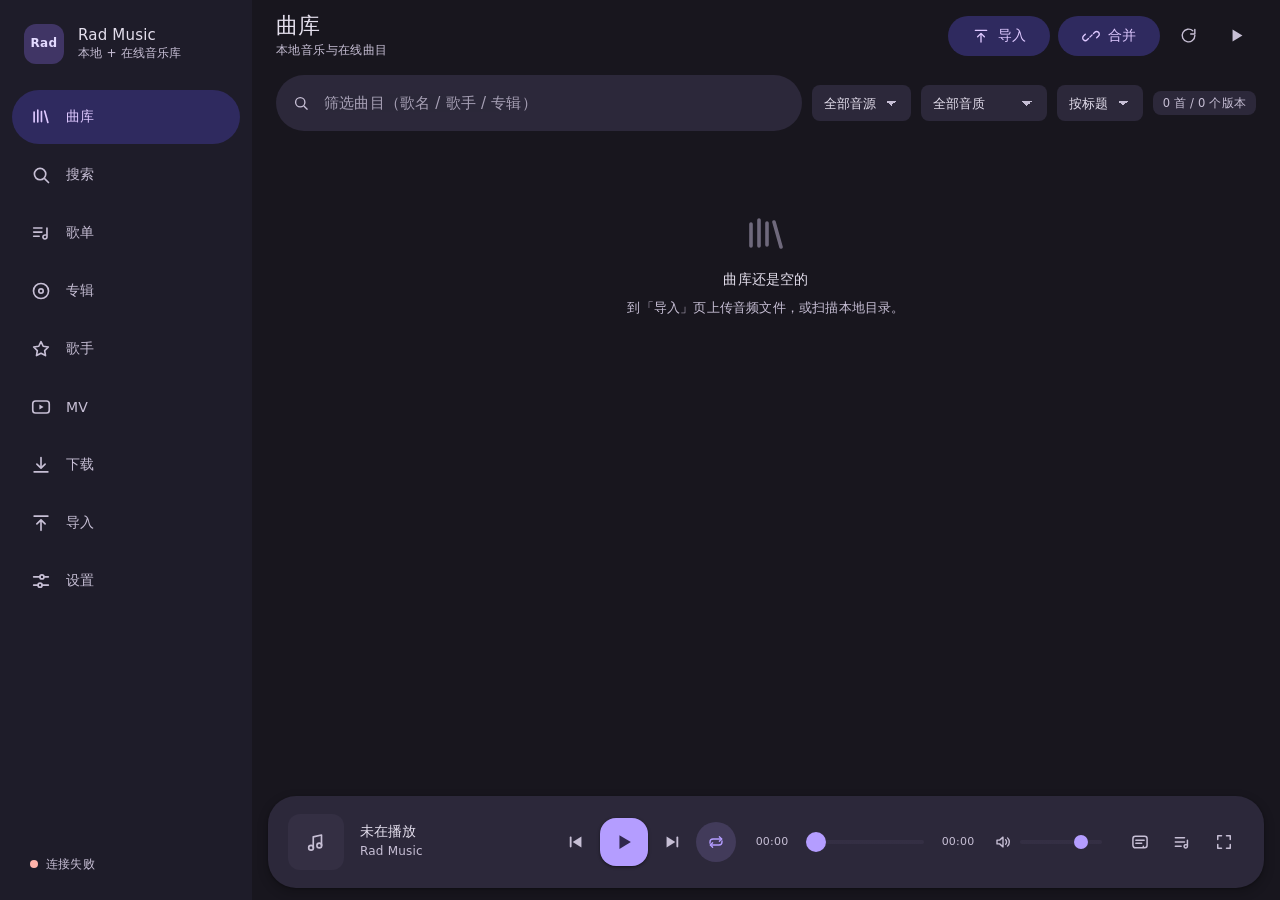
==== web/index.html @ e791b6b8 "Rad Music：C++17 音乐库后端 + 静态 Web UI + 音源插件 - api/：零第三方依赖的 C++17 核心库（JSON/加密/标签/缓存/下载/导入/歌单/MV/日志/设置）与内" ====
<!doctype html>
<html lang="zh-CN" data-theme="violet" data-scheme="dark">
<head>
  <meta charset="utf-8" />
  <meta name="viewport" content="width=device-width, initial-scale=1, viewport-fit=cover" />
  <meta name="color-scheme" content="dark light" />
  <title>Rad Music</title>
  <link rel="icon" href="data:image/svg+xml,%3Csvg xmlns='http://www.w3.org/2000/svg' viewBox='0 0 32 32'%3E%3Crect width='32' height='32' rx='9' fill='%239a7bff'/%3E%3Cpath d='M12 22V11l10-2.5v11' stroke='white' stroke-width='2.4' fill='none' stroke-linecap='round' stroke-linejoin='round'/%3E%3Ccircle cx='9' cy='22' r='3' fill='white'/%3E%3Ccircle cx='19' cy='19.5' r='3' fill='white'/%3E%3C/svg%3E" />
  <link rel="stylesheet" href="./styles.css" />
</head>
<body>
  <div class="app" id="app">
    <aside class="sidebar" id="sidebar">
      <div class="brand">
        <div class="brand-mark">Rad</div>
        <div class="brand-text">
          <strong>Rad Music</strong>
          <span>本地 + 在线音乐库</span>
        </div>
      </div>
      <nav class="nav" id="nav">
        <button class="nav-item" data-route="library"></button>
        <button class="nav-item" data-route="search"></button>
        <button class="nav-item" data-route="playlists"></button>
        <button class="nav-item" data-route="albums"></button>
        <button class="nav-item" data-route="artists"></button>
        <button class="nav-item" data-route="mv"></button>
        <button class="nav-item" data-route="downloads"></button>
        <button class="nav-item" data-route="import"></button>
        <button class="nav-item" data-route="settings"></button>
      </nav>
      <div class="sidebar-foot">
        <span class="dot" id="conn-dot"></span>
        <span id="conn-text">正在连接…</span>
      </div>
    </aside>

    <main class="main" id="main">
      <header class="topbar">
        <button class="icon-btn nav-toggle" id="btn-nav" title="菜单"></button>
        <div class="topbar-title">
          <h1 id="page-title">曲库</h1>
          <p id="page-subtitle"></p>
        </div>
        <div class="topbar-actions" id="topbar-actions"></div>
      </header>
      <div class="view" id="view-root"></div>
    </main>
  </div>

  <!-- 独立播放页 -->
  <section class="player-page" id="player-page" hidden>
    <div class="pp-bg" id="pp-bg"></div>
    <header class="pp-head">
      <button class="icon-btn" id="pp-close" title="收起播放页"></button>
      <div class="pp-head-text">
        <span class="eyebrow">正在播放</span>
        <strong id="pp-source">—</strong>
      </div>
      <button class="icon-btn" id="pp-queue-toggle" title="播放队列"></button>
    </header>
    <div class="pp-body">
      <div class="pp-left">
        <div class="pp-cover" id="pp-cover"><span class="cover-fallback"></span></div>
        <div class="pp-meta">
          <h2 id="pp-title">未在播放</h2>
          <p id="pp-artist">选择一首歌开始</p>
        </div>
        <div class="pp-quality-row" id="pp-quality-row"></div>
        <div class="pp-progress">
          <span id="pp-cur">00:00</span>
          <input type="range" id="pp-seek" min="0" max="1000" value="0" step="1" class="range" />
          <span id="pp-dur">00:00</span>
        </div>
        <div class="pp-controls">
          <button class="icon-btn" id="pp-prev" title="上一首"></button>
          <button class="icon-btn big" id="pp-play" title="播放/暂停"></button>
          <button class="icon-btn" id="pp-next" title="下一首"></button>
          <button class="icon-btn loop-btn" id="pp-loop" title="循环模式"></button>
        </div>
        <div class="pp-extra">
          <label class="volume-wrap">
            <span id="pp-vol-icon"></span>
            <input type="range" id="pp-volume" min="0" max="100" value="80" class="range slim" />
          </label>
          <button class="chip-btn" id="pp-lyric-toggle">歌词</button>
          <button class="chip-btn" id="pp-quality-btn">音质</button>
          <button class="chip-btn" id="pp-add-playlist">收藏</button>
        </div>
      </div>
      <div class="pp-right">
        <div class="pp-lyrics" id="pp-lyrics"></div>
        <div class="pp-queue" id="pp-queue" hidden></div>
      </div>
    </div>
  </section>

  <!-- MV 全窗口播放（不是弹窗，铺满整个窗口） -->
  <section class="mv-stage" id="mv-stage" hidden>
    <header class="mv-stage-head">
      <button class="icon-btn" id="mvs-close" title="关闭 MV（Esc）"></button>
      <div class="mv-stage-head-text">
        <span class="eyebrow">正在播放 MV</span>
        <strong id="mvs-source">—</strong>
      </div>
      <button class="icon-btn" id="mvs-reopen" title="重新解析视频地址"></button>
    </header>
    <div class="mv-stage-body">
      <div class="mv-stage-video" id="mvs-video-box">
        <video id="mvs-video" controls playsinline preload="metadata"></video>
      </div>
      <aside class="mv-stage-side">
        <div class="mv-stage-cover" id="mvs-cover"></div>
        <h2 id="mvs-title">—</h2>
        <p class="mv-stage-artist" id="mvs-artist"></p>
        <div class="mv-stage-actions">
          <button class="btn ghost" id="mvs-refresh">重新解析</button>
          <button class="btn ghost" id="mvs-copy">复制地址</button>
        </div>
        <dl class="kv" id="mvs-info"></dl>
        <p class="note" id="mvs-note"></p>
      </aside>
    </div>
  </section>

  <!-- 底部播放栏（圆角悬浮） -->
  <footer class="player-bar" id="player-bar">
    <div class="pb-cover" id="pb-cover"><span class="cover-fallback"></span></div>
    <div class="pb-meta">
      <button class="pb-title" id="pb-title">未在播放</button>
      <span class="pb-artist" id="pb-artist">Rad Music</span>
    </div>
    <button class="quality-btn" id="pb-quality" title="选择音质">音质</button>
    <div class="pb-controls">
      <button class="icon-btn" id="pb-prev" title="上一首"></button>
      <button class="icon-btn play" id="pb-play" title="播放/暂停"></button>
      <button class="icon-btn" id="pb-next" title="下一首"></button>
      <button class="icon-btn loop-btn" id="pb-loop" title="循环模式"></button>
    </div>
    <div class="pb-progress">
      <span id="pb-cur">00:00</span>
      <input type="range" id="pb-seek" min="0" max="1000" value="0" step="1" class="range" />
      <span id="pb-dur">00:00</span>
    </div>
    <div class="pb-right">
      <div class="volume-wrap">
        <span id="pb-vol-icon"></span>
        <input type="range" id="pb-volume" min="0" max="100" value="80" class="range slim" />
      </div>
      <button class="icon-btn" id="pb-lyric" title="歌词"></button>
      <button class="icon-btn" id="pb-queue" title="播放队列"></button>
      <button class="icon-btn" id="pb-expand" title="打开播放页"></button>
    </div>
    <div class="quality-menu" id="quality-menu" hidden></div>
  </footer>

  <div class="modal-backdrop" id="modal-backdrop" hidden>
    <div class="modal" id="modal" role="dialog" aria-modal="true"></div>
  </div>
  <div class="ctx-menu" id="ctx-menu" hidden></div>
  <div class="toast" id="toast"></div>
  <div class="boot-error" id="boot-error" hidden>
    <strong>前端资源加载失败</strong>
    <p id="boot-error-text"></p>
  </div>

  <script type="module">
    (async () => {
      try {
        await import('./app.js');
      } catch (error) {
        const box = document.getElementById('boot-error');
        document.getElementById('boot-error-text').textContent =
          String(error && error.message ? error.message : error) +
          '（请通过 radmusic_server 的 http 地址访问，而不是 file://）';
        box.hidden = false;
      }
    })();
  </script>
</body>
</html>
---- web/styles.css ----
/* ============================================================
   Rad Music — Material Design 3 (Material You)
   - 全部组件按 MD3 规范：tonal surface / 状态层 / 药丸导航 / FAB
   - 保留既有类名与 JS 契约（--player-radius、--fill 等）
   ============================================================ */

/* ---------------- Design tokens ---------------- */
:root {
  /* type scale */
  --font: "Roboto", "Segoe UI Variable Text", "Segoe UI", "PingFang SC", "Noto Sans SC", "Microsoft YaHei", system-ui, -apple-system, sans-serif;
  --mono: "Roboto Mono", "Cascadia Mono", "JetBrains Mono", ui-monospace, monospace;

  /* shape scale (MD3) */
  --shape-xs: 4px;
  --shape-sm: 8px;
  --shape-md: 12px;
  --shape-lg: 16px;
  --shape-xl: 28px;
  --shape-full: 999px;

  /* elevation (MD3) */
  --elev-1: 0 1px 2px rgba(0, 0, 0, .30), 0 1px 3px 1px rgba(0, 0, 0, .15);
  --elev-2: 0 1px 2px rgba(0, 0, 0, .30), 0 2px 6px 2px rgba(0, 0, 0, .15);
  --elev-3: 0 1px 3px rgba(0, 0, 0, .30), 0 4px 8px 3px rgba(0, 0, 0, .15);
  --elev-4: 0 2px 3px rgba(0, 0, 0, .30), 0 6px 10px 4px rgba(0, 0, 0, .15);

  /* motion (MD3 emphasized / standard) */
  --motion: 200ms cubic-bezier(.2, 0, 0, 1);
  --motion-fast: 120ms cubic-bezier(.2, 0, 0, 1);
  --transition: var(--motion);

  /* layout */
  --nav-width: 252px;
  --bar-height: 92px;
  --player-radius: 28px;

  /* 兼容旧变量名（JS 内联样式 / 旧标记仍在用） */
  --radius-xl: var(--shape-xl);
  --radius-lg: var(--shape-lg);
  --radius-md: var(--shape-md);
  --radius-sm: var(--shape-sm);
}

/* ---------------- 主题 seed（Material You 种子色） ---------------- */
html[data-theme="violet"] { --seed: #9a7bff; --seed-2: #6a5bff; --seed-3: #c9a6ff; }
html[data-theme="ocean"]  { --seed: #45b3ff; --seed-2: #2f7cf6; --seed-3: #8fdcff; }
html[data-theme="sunset"] { --seed: #ff8059; --seed-2: #ff4d79; --seed-3: #ffbe8f; }
html[data-theme="forest"] { --seed: #46d39a; --seed-2: #1fa97a; --seed-3: #a4f0cd; }
html[data-theme="sakura"] { --seed: #ff8ab5; --seed-2: #e0508c; --seed-3: #ffd0e2; }
html[data-theme="mono"]   { --seed: #c3c9d4; --seed-2: #8b93a1; --seed-3: #e6eaf1; }

/* ---------------- 深色方案（MD3 dark） ---------------- */
html[data-scheme="dark"] {
  color-scheme: dark;

  --md-primary: color-mix(in srgb, var(--seed) 74%, #fff);
  --md-on-primary: color-mix(in srgb, var(--seed) 26%, #0b0a0e);
  --md-primary-container: color-mix(in srgb, var(--seed) 34%, #121116);
  --md-on-primary-container: color-mix(in srgb, var(--seed) 28%, #fff);

  --md-secondary: color-mix(in srgb, var(--seed-2) 62%, #fff);
  --md-on-secondary: color-mix(in srgb, var(--seed-2) 30%, #0b0a0e);
  --md-secondary-container: color-mix(in srgb, var(--seed-2) 30%, #16151b);
  --md-on-secondary-container: color-mix(in srgb, var(--seed-3) 62%, #fff);

  --md-tertiary: color-mix(in srgb, var(--seed-3) 70%, #fff);

  --md-surface: color-mix(in srgb, var(--seed) 3%, #141317);
  --md-surface-dim: color-mix(in srgb, var(--seed) 3%, #0e0d11);
  --md-surface-container-lowest: color-mix(in srgb, var(--seed) 2%, #100f13);
  --md-surface-container-low: color-mix(in srgb, var(--seed) 4%, #191820);
  --md-surface-container: color-mix(in srgb, var(--seed) 5%, #1e1c25);
  --md-surface-container-high: color-mix(in srgb, var(--seed) 6%, #25232d);
  --md-surface-container-highest: color-mix(in srgb, var(--seed) 7%, #2c2935);

  --md-on-surface: color-mix(in srgb, var(--seed) 4%, #e7e3ec);
  --md-on-surface-variant: color-mix(in srgb, var(--seed) 7%, #cac4d2);
  --md-outline: color-mix(in srgb, var(--seed) 9%, #938f9c);
  --md-outline-variant: color-mix(in srgb, var(--seed) 9%, #47434e);

  --md-inverse-surface: color-mix(in srgb, var(--seed) 4%, #e7e3ec);
  --md-inverse-on-surface: color-mix(in srgb, var(--seed) 5%, #322f38);

  --md-error: #ffb4ab;
  --md-on-error: #690005;
  --md-error-container: #93000a;
  --md-on-error-container: #ffdad6;

  --overlay: rgba(255, 255, 255, .08);
  --overlay-2: rgba(255, 255, 255, .12);
  --shadow-1: var(--elev-1);
  --shadow-2: var(--elev-3);
}

/* ---------------- 浅色方案（MD3 light） ---------------- */
html[data-scheme="light"] {
  color-scheme: light;

  --md-primary: color-mix(in srgb, var(--seed) 74%, #1b0f3a);
  --md-on-primary: #ffffff;
  --md-primary-container: color-mix(in srgb, var(--seed) 24%, #ffffff);
  --md-on-primary-container: color-mix(in srgb, var(--seed) 34%, #140a2b);

  --md-secondary: color-mix(in srgb, var(--seed-2) 70%, #000);
  --md-on-secondary: #ffffff;
  --md-secondary-container: color-mix(in srgb, var(--seed-2) 18%, #ffffff);
  --md-on-secondary-container: color-mix(in srgb, var(--seed-2) 42%, #0b0716);

  --md-tertiary: color-mix(in srgb, var(--seed-3) 62%, #000);

  --md-surface: color-mix(in srgb, var(--seed) 2%, #fbf9fe);
  --md-surface-dim: color-mix(in srgb, var(--seed) 4%, #e8e6ee);
  --md-surface-container-lowest: #ffffff;
  --md-surface-container-low: color-mix(in srgb, var(--seed) 2%, #f6f3fa);
  --md-surface-container: color-mix(in srgb, var(--seed) 3%, #f0edf6);
  --md-surface-container-high: color-mix(in srgb, var(--seed) 5%, #eae6f1);
  --md-surface-container-highest: color-mix(in srgb, var(--seed) 7%, #e4e0eb);

  --md-on-surface: color-mix(in srgb, var(--seed) 4%, #1b1b21);
  --md-on-surface-variant: color-mix(in srgb, var(--seed) 7%, #46424f);
  --md-outline: color-mix(in srgb, var(--seed) 10%, #7a7582);
  --md-outline-variant: color-mix(in srgb, var(--seed) 7%, #c9c4d0);

  --md-inverse-surface: color-mix(in srgb, var(--seed) 5%, #302f36);
  --md-inverse-on-surface: #f4f0f8;

  --md-error: #b3261e;
  --md-on-error: #ffffff;
  --md-error-container: #f9dedc;
  --md-on-error-container: #410e0b;

  --overlay: rgba(0, 0, 0, .06);
  --overlay-2: rgba(0, 0, 0, .10);
  --shadow-1: 0 1px 2px rgba(20, 16, 32, .12), 0 1px 3px 1px rgba(20, 16, 32, .08);
  --shadow-2: 0 1px 3px rgba(20, 16, 32, .14), 0 4px 8px 3px rgba(20, 16, 32, .08);
}

/* 旧变量名 → MD3 角色 */
html[data-scheme] {
  --bg: var(--md-surface);
  --bg-grad: none;
  --surface: var(--md-surface-container-low);
  --surface-2: var(--md-surface-container);
  --surface-3: var(--md-surface-container-high);
  --surface-strong: var(--md-surface-container-high);
  --border: var(--md-outline-variant);
  --border-strong: var(--md-outline);
  --text: var(--md-on-surface);
  --text-dim: var(--md-on-surface-variant);
  --text-mute: color-mix(in srgb, var(--md-on-surface-variant) 68%, transparent);
  --bar-bg: var(--md-surface-container-high);
  --modal-bg: var(--md-surface-container-high);
  --hover: color-mix(in srgb, var(--md-on-surface) 8%, transparent);
  --active: var(--md-secondary-container);
  --accent: var(--md-primary);
  --accent-2: var(--md-secondary);
  --accent-3: var(--md-tertiary);
  --accent-contrast: var(--md-on-primary);
  --danger: var(--md-error);
  --success: #4bce97;
}

/* ---------------- 基础 ---------------- */
* { box-sizing: border-box; }
html, body { height: 100%; }
body {
  margin: 0;
  font-family: var(--font);
  font-size: 14px;
  line-height: 1.43;
  letter-spacing: .2px;
  color: var(--md-on-surface);
  background: var(--md-surface);
  -webkit-font-smoothing: antialiased;
  overflow: hidden;
}
button, input, select, textarea { font-family: inherit; font-size: inherit; color: inherit; letter-spacing: inherit; }
button { cursor: pointer; border: none; background: none; padding: 0; }
a { color: var(--md-primary); text-decoration: none; }
h1, h2, h3, h4, p { margin: 0; }
ul, ol { margin: 0; padding: 0; list-style: none; }
.ico { display: block; flex: none; }

:focus-visible {
  outline: 3px solid color-mix(in srgb, var(--md-primary) 70%, transparent);
  outline-offset: 2px;
  border-radius: var(--shape-sm);
}

.hidden, [hidden] { display: none !important; }
.muted { color: var(--text-mute); }
.dim { color: var(--text-dim); }
.mono { font-family: var(--mono); }
.nowrap { white-space: nowrap; }
.ellipsis { overflow: hidden; text-overflow: ellipsis; white-space: nowrap; }
.spacer { flex: 1 1 auto; }
.row { display: flex; align-items: center; gap: 10px; }
.col { display: flex; flex-direction: column; gap: 6px; }
.wrap { flex-wrap: wrap; }
.hint { font-size: 12px; line-height: 1.6; color: var(--text-mute); }
.eyebrow { font-size: 11px; font-weight: 500; letter-spacing: 1.6px; text-transform: uppercase; color: var(--text-mute); }

/* ---------------- Icon button（MD3 icon button / FAB） ---------------- */
.icon-btn {
  width: 40px; height: 40px;
  display: inline-flex; align-items: center; justify-content: center;
  border-radius: var(--shape-full);
  color: var(--md-on-surface-variant);
  transition: background-color var(--motion-fast), color var(--motion-fast), box-shadow var(--motion-fast);
}
.icon-btn:hover { background: var(--overlay); color: var(--md-on-surface); }
.icon-btn:active { background: var(--overlay-2); }
.icon-btn.active { color: var(--md-primary); background: color-mix(in srgb, var(--md-primary) 16%, transparent); }
.icon-btn[disabled] { opacity: .38; pointer-events: none; }
/* 主播放键：MD3 filled FAB */
.icon-btn.play {
  width: 48px; height: 48px;
  border-radius: var(--shape-lg);
  background: var(--md-primary);
  color: var(--md-on-primary);
  box-shadow: var(--elev-1);
}
.icon-btn.play:hover { background: var(--md-primary); box-shadow: var(--elev-1), inset 0 0 0 999px var(--overlay); }
/* 播放页大 FAB */
.icon-btn.big {
  width: 72px; height: 72px;
  border-radius: 24px;
  background: var(--md-primary);
  color: var(--md-on-primary);
  box-shadow: var(--elev-2);
}
.icon-btn.big:hover { background: var(--md-primary); box-shadow: var(--elev-2), inset 0 0 0 999px var(--overlay); }
.icon-btn.big .ico { width: 30px; height: 30px; }

/* ---------------- Buttons（MD3 五种按钮） ---------------- */
.btn {
  display: inline-flex; align-items: center; justify-content: center; gap: 8px;
  height: 40px; padding: 0 24px;
  border-radius: var(--shape-full);
  background: var(--md-secondary-container);
  color: var(--md-on-secondary-container);
  font-size: 14px; font-weight: 500; letter-spacing: .1px;
  white-space: nowrap;
  transition: box-shadow var(--motion-fast), background-color var(--motion-fast);
}
.btn:hover { box-shadow: inset 0 0 0 999px var(--overlay); }
.btn:active { box-shadow: inset 0 0 0 999px var(--overlay-2); }
.btn .ico { width: 18px; height: 18px; }
.btn.primary { background: var(--md-primary); color: var(--md-on-primary); box-shadow: var(--elev-1); }
.btn.primary:hover { box-shadow: var(--elev-1), inset 0 0 0 999px var(--overlay); }
.btn.ghost { background: transparent; color: var(--md-primary); }
.btn.ghost:hover { background: color-mix(in srgb, var(--md-primary) 8%, transparent); box-shadow: none; }
.btn.danger { background: transparent; color: var(--md-error); box-shadow: inset 0 0 0 1px var(--md-outline); }
.btn.danger:hover { background: color-mix(in srgb, var(--md-error) 10%, transparent); box-shadow: inset 0 0 0 1px var(--md-error); }
.btn.small { height: 32px; padding: 0 16px; font-size: 13px; }
.btn.small .ico { width: 16px; height: 16px; }
.btn[disabled] { opacity: .38; pointer-events: none; }

/* ---------------- Chips / Tags / 音质徽标 ---------------- */
.chip-btn {
  display: inline-flex; align-items: center; gap: 6px;
  height: 32px; padding: 0 16px;
  border-radius: var(--shape-sm);
  background: transparent;
  border: 1px solid var(--md-outline-variant);
  color: var(--md-on-surface-variant);
  font-size: 13px; font-weight: 500;
  white-space: nowrap;
  transition: background-color var(--motion-fast), color var(--motion-fast), border-color var(--motion-fast);
}
.chip-btn:hover { background: var(--overlay); color: var(--md-on-surface); }
.chip-btn.active {
  background: var(--md-secondary-container);
  color: var(--md-on-secondary-container);
  border-color: transparent;
}

.tag {
  display: inline-flex; align-items: center; gap: 5px;
  height: 24px; padding: 0 10px;
  border-radius: var(--shape-sm);
  background: var(--md-surface-container-high);
  color: var(--md-on-surface-variant);
  font-size: 11.5px; font-weight: 500; letter-spacing: .2px;
}
.tag.accent { background: var(--md-secondary-container); color: var(--md-on-secondary-container); }

.q-badge {
  display: inline-flex; align-items: center;
  height: 20px; padding: 0 7px;
  border-radius: var(--shape-xs);
  font-size: 11px; font-weight: 600; letter-spacing: .3px;
  background: var(--md-surface-container-high);
  color: var(--md-on-surface-variant);
  white-space: nowrap;
}
.q-badge.q-hires { color: #ffd479; background: color-mix(in srgb, #ffd479 14%, transparent); }
.q-badge.q-lossless { color: #7ee2c0; background: color-mix(in srgb, #7ee2c0 13%, transparent); }
.q-badge.q-high { color: #8ec7ff; background: color-mix(in srgb, #8ec7ff 13%, transparent); }
.q-badge.q-medium { color: #c2a6ff; background: color-mix(in srgb, #c2a6ff 13%, transparent); }
.q-badge.q-low { color: var(--md-on-surface-variant); }

/* ---------------- Text fields（MD3 filled） ---------------- */
input[type="text"], input[type="search"], input[type="number"], input[type="password"], textarea, select {
  width: 100%;
  min-height: 44px;
  background: var(--md-surface-container-highest);
  border: none;
  border-bottom: 1px solid var(--md-outline);
  border-radius: var(--shape-xs) var(--shape-xs) 0 0;
  padding: 11px 16px;
  color: var(--md-on-surface);
  outline: none;
  transition: border-color var(--motion-fast), background-color var(--motion-fast);
}
input::placeholder, textarea::placeholder { color: var(--md-on-surface-variant); opacity: .8; }
input:focus, textarea:focus, select:focus {
  border-bottom: 2px solid var(--md-primary);
  padding-bottom: 10px;
  background: var(--md-surface-container-highest);
  outline: none;
}
select {
  appearance: none;
  padding-right: 40px;
  background-image:
    linear-gradient(45deg, transparent 50%, var(--md-on-surface-variant) 50%),
    linear-gradient(135deg, var(--md-on-surface-variant) 50%, transparent 50%);
  background-position: calc(100% - 20px) 50%, calc(100% - 15px) 50%;
  background-size: 5px 5px, 5px 5px;
  background-repeat: no-repeat;
}
select option { background: var(--md-surface-container-high); color: var(--md-on-surface); }
textarea { resize: vertical; min-height: 96px; font-family: var(--mono); font-size: 12.5px; line-height: 1.5; }

/* ---------------- Slider（MD3） ---------------- */
.range {
  -webkit-appearance: none; appearance: none;
  width: 100%; height: 20px;
  background: transparent; cursor: pointer;
}
.range::-webkit-slider-runnable-track {
  height: 4px; border-radius: 2px;
  background: linear-gradient(90deg, var(--md-primary) var(--fill, 0%), var(--md-surface-container-highest) var(--fill, 0%));
}
.range::-webkit-slider-thumb {
  -webkit-appearance: none;
  width: 20px; height: 20px; margin-top: -8px;
  border-radius: 50%;
  background: var(--md-primary);
  transition: box-shadow var(--motion-fast);
}
.range:hover::-webkit-slider-thumb { box-shadow: 0 0 0 8px color-mix(in srgb, var(--md-primary) 16%, transparent); }
.range::-moz-range-track { height: 4px; border-radius: 2px; background: var(--md-surface-container-highest); }
.range::-moz-range-progress { height: 4px; border-radius: 2px; background: var(--md-primary); }
.range::-moz-range-thumb { width: 20px; height: 20px; border: none; border-radius: 50%; background: var(--md-primary); }
.range.slim { height: 16px; }
.range.slim::-webkit-slider-runnable-track { height: 4px; }
.range.slim::-webkit-slider-thumb { width: 14px; height: 14px; margin-top: -5px; }

/* ---------------- Switch（MD3 开关） ---------------- */
.switch { position: relative; width: 52px; height: 32px; flex: none; }
.switch input { position: absolute; opacity: 0; width: 100%; height: 100%; margin: 0; cursor: pointer; z-index: 2; }
.switch span {
  position: absolute; inset: 0;
  border-radius: var(--shape-full);
  background: var(--md-surface-container-highest);
  border: 2px solid var(--md-outline);
  transition: background-color var(--motion), border-color var(--motion);
}
.switch span::after {
  content: "";
  position: absolute; top: 50%; left: 6px;
  width: 16px; height: 16px;
  transform: translateY(-50%);
  border-radius: 50%;
  background: var(--md-outline);
  transition: width var(--motion), height var(--motion), left var(--motion), background-color var(--motion);
}
.switch input:checked + span { background: var(--md-primary); border-color: var(--md-primary); }
.switch input:checked + span::after {
  left: 22px; width: 24px; height: 24px;
  background: var(--md-on-primary);
}

/* ---------------- 布局骨架 ---------------- */
.app {
  display: grid;
  grid-template-columns: var(--nav-width) minmax(0, 1fr);
  height: 100vh;
  height: 100dvh;
  background: var(--md-surface);
}

/* MD3 navigation drawer */
.sidebar {
  display: flex; flex-direction: column; gap: 8px;
  padding: 16px 12px;
  background: var(--md-surface-container-low);
  min-height: 0;
}
.brand { display: flex; align-items: center; gap: 14px; padding: 8px 12px 18px; }
.brand-mark {
  width: 40px; height: 40px; flex: none;
  border-radius: var(--shape-md);
  display: grid; place-items: center;
  background: var(--md-primary-container);
  color: var(--md-on-primary-container);
  font-weight: 700; font-size: 12px; letter-spacing: .4px;
}
.brand-text { display: flex; flex-direction: column; line-height: 1.3; min-width: 0; }
.brand-text strong { font-size: 15px; font-weight: 500; }
.brand-text span { font-size: 12px; color: var(--md-on-surface-variant); }

.nav { display: flex; flex-direction: column; gap: 4px; overflow-y: auto; }
.nav-item {
  display: flex; align-items: center; gap: 14px;
  height: 54px; padding: 0 18px;
  border-radius: var(--shape-full);
  color: var(--md-on-surface-variant);
  font-size: 14px; font-weight: 500; letter-spacing: .1px;
  text-align: left;
  transition: background-color var(--motion-fast), color var(--motion-fast);
}
.nav-item .ico { width: 22px; height: 22px; }
.nav-item:hover { background: var(--overlay); color: var(--md-on-surface); }
.nav-item.active { background: var(--md-secondary-container); color: var(--md-on-secondary-container); }
.nav-item.active .ico { color: var(--md-on-secondary-container); }

.sidebar-foot {
  margin-top: auto;
  display: flex; align-items: center; gap: 8px;
  padding: 12px 18px;
  font-size: 11.5px; color: var(--md-on-surface-variant);
}
.dot { width: 8px; height: 8px; border-radius: 50%; background: var(--md-outline); flex: none; }
.dot.ok { background: var(--success); }
.dot.err { background: var(--md-error); }

.main { display: flex; flex-direction: column; min-width: 0; min-height: 0; background: var(--md-surface); }

/* MD3 small top app bar */
.topbar { display: flex; align-items: center; gap: 12px; padding: 12px 24px; flex: none; min-height: 64px; }
.topbar-title { min-width: 0; }
.topbar-title h1 { font-size: 22px; font-weight: 400; letter-spacing: 0; line-height: 1.27; }
.topbar-title p { font-size: 12px; color: var(--md-on-surface-variant); margin-top: 2px; letter-spacing: .4px; }
.topbar-actions { margin-left: auto; display: flex; align-items: center; gap: 8px; flex-wrap: wrap; justify-content: flex-end; }
.nav-toggle { display: none; }

.view {
  flex: 1 1 auto;
  overflow-y: auto; overflow-x: hidden;
  padding: 4px 24px calc(var(--bar-height) + 40px);
  scrollbar-width: thin;
  scrollbar-color: var(--md-outline-variant) transparent;
}
.view::-webkit-scrollbar { width: 10px; }
.view::-webkit-scrollbar-thumb { background: var(--md-outline-variant); border-radius: var(--shape-full); border: 3px solid transparent; background-clip: content-box; }

/* ---------------- 通用块（MD3 filled card） ---------------- */
.section { margin-bottom: 28px; }
.section-head { display: flex; align-items: center; gap: 12px; margin-bottom: 12px; min-height: 32px; }
.section-head h2 { font-size: 16px; font-weight: 500; letter-spacing: .15px; }
.section-head .sub { font-size: 12px; color: var(--md-on-surface-variant); }
.panel {
  background: var(--md-surface-container-low);
  border-radius: var(--shape-md);
  padding: 16px;
}
.panel.tight { padding: 8px; }
.empty {
  display: flex; flex-direction: column; align-items: center; justify-content: center; gap: 10px;
  padding: 64px 20px;
  color: var(--md-on-surface-variant);
  text-align: center;
}
.empty .ico { width: 48px; height: 48px; opacity: .7; color: var(--md-outline); }
.empty strong { color: var(--md-on-surface); font-size: 14px; font-weight: 500; }
.empty span { font-size: 12.5px; }

/* ---------------- 曲目列表（MD3 list） ---------------- */
.track-list { display: flex; flex-direction: column; gap: 2px; }
.track-row {
  display: flex; align-items: center; gap: 14px;
  min-height: 64px;
  padding: 8px 12px;
  border-radius: var(--shape-md);
  transition: background-color var(--motion-fast);
  cursor: default;
}
.track-row:hover { background: var(--overlay); }
.track-row.playing { background: var(--md-secondary-container); }
.track-row.playing .track-name, .track-row.playing .track-sub, .track-row.playing .track-duration { color: var(--md-on-secondary-container); }
.track-index { width: 24px; text-align: center; font-size: 12px; color: var(--md-on-surface-variant); font-variant-numeric: tabular-nums; flex: none; }
.track-row.playing .track-index { color: var(--md-on-secondary-container); }
.track-cover {
  width: 48px; height: 48px; border-radius: var(--shape-sm); flex: none;
  background: var(--md-surface-container-high);
  display: grid; place-items: center; overflow: hidden;
  color: var(--md-on-surface-variant);
}
.track-cover img { width: 100%; height: 100%; object-fit: cover; }
.track-cover .ico { width: 20px; height: 20px; }
.track-main { min-width: 0; flex: 1 1 auto; display: flex; flex-direction: column; gap: 2px; }
.track-title-line { display: flex; align-items: center; gap: 8px; min-width: 0; }
.track-name { font-size: 14px; font-weight: 500; letter-spacing: .1px; overflow: hidden; text-overflow: ellipsis; white-space: nowrap; }
.track-sub { font-size: 12px; color: var(--md-on-surface-variant); display: flex; align-items: center; gap: 8px; min-width: 0; }
.track-sub .sep { opacity: .6; }
.q-chips { display: flex; gap: 4px; flex-wrap: wrap; align-items: center; flex: none; }
.track-actions { display: flex; align-items: center; gap: 0; flex: none; opacity: 0; transition: opacity var(--motion-fast); }
.track-row:hover .track-actions, .track-row.playing .track-actions, .track-row:focus-within .track-actions { opacity: 1; }
.track-duration { font-size: 12px; color: var(--md-on-surface-variant); font-variant-numeric: tabular-nums; width: 46px; text-align: right; flex: none; }

/* 音质堆叠（同曲不同音质） */
.stack-list {
  display: flex; flex-direction: column; gap: 2px;
  margin: 2px 0 10px 40px;
  padding-left: 16px;
  border-left: 2px solid var(--md-outline-variant);
}
.stack-item {
  display: flex; align-items: center; gap: 12px;
  min-height: 44px; padding: 8px 12px;
  border-radius: var(--shape-sm);
  font-size: 12.5px; color: var(--md-on-surface-variant);
  transition: background-color var(--motion-fast);
}
.stack-item:hover { background: var(--overlay); color: var(--md-on-surface); }
.stack-item.playing { background: var(--md-secondary-container); color: var(--md-on-secondary-container); }
.stack-item .q-meta { font-family: var(--mono); font-size: 11.5px; color: inherit; opacity: .8; flex: 1 1 auto; min-width: 0; overflow: hidden; text-overflow: ellipsis; white-space: nowrap; }
.stack-item .stack-play { opacity: .75; }

.caret { transition: transform var(--motion); }
.caret.open { transform: rotate(180deg); }

/* ---------------- 搜索结果 ---------------- */
.result-card {
  background: var(--md-surface-container-low);
  border-radius: var(--shape-md);
  margin-bottom: 8px;
  overflow: hidden;
  transition: background-color var(--motion-fast);
}
.result-card:hover { background: var(--md-surface-container); }
.result-head { display: flex; align-items: center; gap: 14px; padding: 12px 16px; cursor: pointer; min-height: 64px; }
.result-head .track-main { gap: 3px; }
.result-meta { display: flex; align-items: center; gap: 8px; flex-wrap: wrap; }
.source-count { font-size: 11.5px; color: var(--md-on-surface-variant); }
.result-sources {
  border-top: 1px solid var(--md-outline-variant);
  padding: 8px;
  display: flex; flex-direction: column; gap: 2px;
}
.source-row {
  display: flex; align-items: center; gap: 12px;
  min-height: 52px; padding: 8px 12px;
  border-radius: var(--shape-sm);
  font-size: 12.5px;
}
.source-row:hover { background: var(--overlay); }
.source-row.unavailable { opacity: .5; }
.source-platform { width: 76px; flex: none; font-weight: 500; font-size: 12px; color: var(--md-on-surface-variant); overflow: hidden; text-overflow: ellipsis; white-space: nowrap; }
.source-reason { font-size: 11.5px; color: var(--md-error); }
.source-q { flex: 1 1 auto; min-width: 0; display: flex; align-items: center; gap: 6px; flex-wrap: wrap; }
.source-actions { display: flex; align-items: center; gap: 4px; flex: none; }
.quality-pick {
  height: 36px; min-width: 0; max-width: 190px;
  padding: 6px 34px 6px 12px;
  font-size: 12px;
  border-radius: var(--shape-sm);
  background-color: var(--md-secondary-container);
  color: var(--md-on-secondary-container);
  border-bottom: none;
}
.quality-pick:focus { border-bottom: none; padding-bottom: 6px; }

/* ---------------- 卡片网格（歌单 / 专辑 / MV） ---------------- */
.card-grid { display: grid; grid-template-columns: repeat(auto-fill, minmax(172px, 1fr)); gap: 16px; }
.media-card {
  display: flex; flex-direction: column; gap: 10px;
  padding: 12px;
  border-radius: var(--shape-md);
  background: var(--md-surface-container-low);
  transition: background-color var(--motion-fast), box-shadow var(--motion-fast), transform var(--motion);
  cursor: pointer;
  position: relative;
}
.media-card:hover { background: var(--md-surface-container); box-shadow: var(--elev-1); }
.media-art {
  aspect-ratio: 1;
  border-radius: var(--shape-sm);
  background: var(--md-surface-container-high);
  display: grid; place-items: center;
  overflow: hidden;
  color: var(--md-on-surface-variant);
}
.media-art img { width: 100%; height: 100%; object-fit: cover; }
.media-art .ico { width: 40px; height: 40px; opacity: .8; }
.media-art.wide { aspect-ratio: 16 / 10; }
.media-title { font-size: 14px; font-weight: 500; letter-spacing: .1px; overflow: hidden; text-overflow: ellipsis; white-space: nowrap; }
.media-sub { font-size: 12px; color: var(--md-on-surface-variant); overflow: hidden; text-overflow: ellipsis; white-space: nowrap; }
.media-actions { position: absolute; top: 18px; right: 18px; display: flex; gap: 2px; opacity: 0; transition: opacity var(--motion-fast); }
.media-card:hover .media-actions, .media-card:focus-within .media-actions { opacity: 1; }
.media-actions .icon-btn { background: var(--md-surface-container-highest); box-shadow: var(--elev-1); }

/* MV 搜索结果卡片：封面右下角时长角标 */
.mv-grid { grid-template-columns: repeat(auto-fill, minmax(232px, 1fr)); }
.mv-card .media-art { position: relative; }
.mv-duration {
  position: absolute; right: 8px; bottom: 8px;
  padding: 1px 7px;
  border-radius: var(--shape-full);
  background: rgba(0, 0, 0, .62);
  color: #fff;
  font-size: 11px; line-height: 1.7;
  font-variant-numeric: tabular-nums;
  letter-spacing: .2px;
  pointer-events: none;
}

/* 歌单 / 专辑搜索结果卡片（与 MV 卡片形态相近，封面右下角显示曲目数 / 年份） */
.collection-card .media-art { position: relative; }
.collection-count {
  position: absolute; left: 8px; bottom: 8px;
  padding: 1px 8px;
  border-radius: var(--shape-full);
  background: rgba(0, 0, 0, .62);
  color: #fff;
  font-size: 11px; line-height: 1.7;
  font-variant-numeric: tabular-nums;
  letter-spacing: .2px;
  pointer-events: none;
}
/* 插件设置弹窗里的 Cookie 登录输入框 */
.ps-cookie {
  width: 100%;
  min-height: 84px;
  resize: vertical;
  font: 12.5px/1.5 ui-monospace, Consolas, Monaco, monospace;
  padding: 10px 12px;
  border: 1px solid var(--line);
  border-radius: var(--shape-md);
  background: var(--surface-2, #fbfcfd);
  color: var(--text);
}
.ps-cookie:focus { outline: 2px solid rgba(251, 114, 153, .25); border-color: var(--accent); }
/* MV 页顶部说明条 */
.mv-hint {
  display: flex; align-items: flex-start; gap: 8px;
  margin-bottom: 18px;
  padding: 12px 14px;
  border-radius: var(--shape-md);
  background: var(--md-surface-container-low);
  color: var(--md-on-surface-variant);
  font-size: 12.5px; line-height: 1.65;
}
.mv-hint .ico { flex: none; margin-top: 2px; color: var(--md-primary); }
.mv-hint strong { color: var(--md-on-surface); font-weight: 500; }

/* ---------------- 工具栏 ---------------- */
.toolbar { display: flex; align-items: center; gap: 10px; margin-bottom: 16px; flex-wrap: wrap; }
/* 定位祖先必须挂在基础类上：顶栏（.topbar-actions）里的搜索框不在 .toolbar 内，
   否则内部绝对定位的放大镜图标会以更外层祖先为参照，漂到侧边栏去 */
.search-field { position: relative; min-width: 0; }
.toolbar .search-field { flex: 1 1 280px; min-width: 180px; }
.search-field .ico {
  position: absolute; left: 16px; top: 50%; transform: translateY(-50%);
  color: var(--md-on-surface-variant); pointer-events: none; z-index: 1;
}
/* MD3 search bar */
.search-field input {
  padding-left: 48px;
  height: 56px;
  border-radius: var(--shape-full);
  background: var(--md-surface-container-high);
  border-bottom: none;
  font-size: 15px;
}
.search-field input:focus { border-bottom: none; padding-bottom: 11px; box-shadow: inset 0 0 0 2px var(--md-primary); }
/* 顶栏里的搜索框与相邻 40px 图标按钮同高，避免把 app bar 撑高、图标视觉偏移 */
.topbar-actions .search-field input { height: 44px; min-height: 44px; padding-left: 42px; font-size: 13.5px; }
.topbar-actions .search-field input:focus { padding-bottom: 11px; }
.topbar-actions .search-field .ico { left: 14px; }
.filter-tabs {
  display: inline-flex; gap: 2px; padding: 4px;
  background: var(--md-surface-container-low);
  border-radius: var(--shape-full);
}
.filter-tabs button {
  height: 36px; padding: 0 16px;
  border-radius: var(--shape-full);
  font-size: 13px; font-weight: 500;
  color: var(--md-on-surface-variant);
  transition: background-color var(--motion-fast), color var(--motion-fast);
}
.filter-tabs button:hover { background: var(--overlay); }
.filter-tabs button.active { background: var(--md-secondary-container); color: var(--md-on-secondary-container); }

/* ---------------- 播放栏（MD3 bottom app bar，圆角可调） ---------------- */
.player-bar {
  position: fixed;
  left: calc(var(--nav-width) + 16px);
  right: 16px;
  bottom: 12px;
  height: var(--bar-height);
  display: flex; align-items: center; gap: 16px;
  padding: 0 20px;
  border-radius: var(--player-radius);
  border: none;
  background: var(--md-surface-container-high);
  box-shadow: var(--elev-3);
  z-index: 40;
  transition: left var(--motion), border-radius var(--motion), height var(--motion);
}
.player-bar.compact { height: 72px; }
.player-bar.compact .pb-progress { display: none; }
.pb-cover {
  width: 56px; height: 56px; flex: none;
  border-radius: var(--shape-md);
  overflow: hidden;
  background: var(--md-surface-container-highest);
  display: grid; place-items: center;
  color: var(--md-on-surface-variant);
  cursor: pointer;
}
.player-bar.compact .pb-cover { width: 44px; height: 44px; }
.pb-cover img { width: 100%; height: 100%; object-fit: cover; }
.pb-meta { display: flex; flex-direction: column; gap: 2px; min-width: 0; width: 180px; flex: none; }
.pb-title {
  font-size: 14px; font-weight: 500; letter-spacing: .1px;
  text-align: left;
  overflow: hidden; text-overflow: ellipsis; white-space: nowrap;
  color: var(--md-on-surface);
  background: none; border-radius: var(--shape-xs);
  transition: color var(--motion-fast);
}
.pb-title:hover { color: var(--md-primary); }
.pb-artist { font-size: 12px; color: var(--md-on-surface-variant); overflow: hidden; text-overflow: ellipsis; white-space: nowrap; }
/* 音质按钮：MD3 assist chip（tonal） */
.quality-btn {
  height: 32px; padding: 0 14px;
  border-radius: var(--shape-sm);
  border: none;
  background: var(--md-secondary-container);
  color: var(--md-on-secondary-container);
  font-size: 12.5px; font-weight: 500;
  flex: none;
  max-width: 160px;
  overflow: hidden; text-overflow: ellipsis; white-space: nowrap;
  transition: box-shadow var(--motion-fast);
}
.quality-btn:hover { box-shadow: inset 0 0 0 999px var(--overlay); }
.pb-controls { display: flex; align-items: center; gap: 4px; flex: none; }
.pb-progress { display: flex; align-items: center; gap: 12px; flex: 1 1 auto; min-width: 100px; }
.pb-progress span { font-size: 11px; color: var(--md-on-surface-variant); font-variant-numeric: tabular-nums; width: 40px; text-align: center; flex: none; }
.pb-right { display: flex; align-items: center; gap: 2px; flex: none; }
.volume-wrap { display: flex; align-items: center; gap: 6px; width: 124px; color: var(--md-on-surface-variant); }
.volume-wrap .range { width: 82px; }

/* 音质弹出菜单：MD3 menu */
.quality-menu {
  position: absolute;
  right: 16px; bottom: calc(100% + 12px);
  width: 328px;
  max-height: 60vh; overflow-y: auto;
  background: var(--md-surface-container-high);
  border-radius: var(--shape-lg);
  box-shadow: var(--elev-2);
  padding: 8px;
  z-index: 60;
}
.qm-head { padding: 8px 12px 6px; font-size: 11.5px; letter-spacing: .8px; text-transform: uppercase; color: var(--md-on-surface-variant); font-weight: 500; }
.qm-item {
  display: flex; align-items: center; gap: 12px;
  width: 100%; padding: 10px 12px;
  border-radius: var(--shape-sm);
  text-align: left;
  transition: background-color var(--motion-fast);
}
.qm-item:hover { background: var(--overlay); }
.qm-item.active { background: var(--md-secondary-container); }
.qm-item.active .qm-label, .qm-item.active .qm-detail, .qm-item.active .qm-src { color: var(--md-on-secondary-container); }
.qm-item .qm-main { display: flex; flex-direction: column; gap: 2px; min-width: 0; flex: 1 1 auto; }
.qm-item .qm-label { font-size: 13.5px; font-weight: 500; }
.qm-item .qm-detail { font-size: 11.5px; color: var(--md-on-surface-variant); font-family: var(--mono); }
.qm-item .qm-src { font-size: 11.5px; color: var(--md-on-surface-variant); flex: none; }
.qm-empty { padding: 20px 12px; color: var(--md-on-surface-variant); font-size: 12.5px; text-align: center; }

/* ---------------- 独立播放页 ---------------- */
.player-page {
  position: fixed; inset: 0;
  z-index: 80;
  display: flex; flex-direction: column;
  background: var(--md-surface);
  overflow: hidden;
  animation: page-in var(--motion);
}
@keyframes page-in { from { transform: translateY(18px); } to { transform: none; } }
#pp-queue-toggle { margin-left: auto; }
.pp-bg {
  position: absolute; inset: -12%;
  background-image: radial-gradient(120% 90% at 18% 8%, color-mix(in srgb, var(--md-primary) 34%, transparent), transparent 62%), radial-gradient(90% 80% at 92% 96%, color-mix(in srgb, var(--md-tertiary) 26%, transparent), transparent 60%);
  background-size: cover; background-position: center;
  filter: blur(70px) saturate(140%);
  opacity: .5;
  transform: scale(1.12);
  transition: background-image var(--motion);
  pointer-events: none;
}
.pp-head {
  position: relative;
  display: flex; align-items: center; gap: 14px;
  padding: 20px 32px 8px;
  flex: none;
}
.pp-head-text { display: flex; flex-direction: column; gap: 2px; }
.pp-head-text strong { font-size: 13.5px; font-weight: 500; }
.pp-body {
  position: relative;
  flex: 1 1 auto;
  display: grid;
  grid-template-columns: minmax(320px, 460px) minmax(0, 1fr);
  gap: 48px;
  padding: 12px 56px 40px;
  min-height: 0;
}
.pp-left { display: flex; flex-direction: column; justify-content: center; gap: 20px; min-height: 0; }
.pp-cover {
  aspect-ratio: 1;
  width: min(100%, 420px);
  border-radius: var(--shape-xl);
  overflow: hidden;
  background: var(--md-surface-container-high);
  display: grid; place-items: center;
  color: var(--md-on-surface-variant);
  box-shadow: var(--elev-3);
}
.pp-cover img { width: 100%; height: 100%; object-fit: cover; }
.pp-cover .cover-fallback { font-size: 44px; opacity: .7; }
.pp-meta h2 { font-size: 32px; font-weight: 400; letter-spacing: -.4px; line-height: 1.2; }
.pp-meta p { margin-top: 6px; font-size: 15px; color: var(--md-on-surface-variant); }
.pp-meta p.linkable { display: inline-flex; align-items: center; gap: 4px; cursor: pointer; border-radius: var(--shape-full); padding: 2px 8px; margin-left: -8px; transition: background var(--motion-fast), color var(--motion-fast); }
.pp-meta p.linkable:hover { background: var(--overlay); color: var(--md-primary); }
.pp-artist-caret { flex: none; opacity: .6; }
.pp-meta p.linkable:hover .pp-artist-caret { opacity: 1; transform: translateX(1px); }
.pp-quality-row { display: flex; align-items: center; gap: 8px; flex-wrap: wrap; }
.pp-progress { display: flex; align-items: center; gap: 14px; }
.pp-progress span { font-size: 11.5px; color: var(--md-on-surface-variant); width: 44px; text-align: center; font-variant-numeric: tabular-nums; flex: none; }
.pp-controls { display: flex; align-items: center; gap: 20px; }
.pp-controls .icon-btn:not(.big) { width: 56px; height: 56px; color: var(--md-on-surface-variant); }
.pp-controls .icon-btn:not(.big) .ico { width: 26px; height: 26px; }
/* 循环模式按钮：顺序播放灰显，列表循环/单曲循环点亮；单曲循环带角标 1 */
.loop-btn { position: relative; }
.loop-btn .loop-ico { display: inline-flex; opacity: .4; transition: opacity var(--motion-fast); }
.loop-btn.active .loop-ico { opacity: 1; }
.loop-btn .loop-badge {
  position: absolute; right: 3px; bottom: 2px;
  min-width: 13px; height: 13px; padding: 0 2px;
  display: inline-flex; align-items: center; justify-content: center;
  font-size: 9px; font-weight: 700; line-height: 1;
  border-radius: var(--shape-full);
  background: var(--md-primary); color: var(--md-on-primary);
}
.pp-extra { display: flex; align-items: center; gap: 10px; flex-wrap: wrap; }
.pp-right { min-height: 0; display: flex; flex-direction: column; }
.pp-lyrics {
  flex: 1 1 auto; overflow-y: auto; min-height: 0;
  padding: 8px 8px 8px 28px;
  scrollbar-width: thin;
  mask-image: linear-gradient(180deg, transparent, #000 12%, #000 88%, transparent);
}
.pp-lyrics::-webkit-scrollbar { width: 8px; }
.pp-lyrics::-webkit-scrollbar-thumb { background: var(--md-outline-variant); border-radius: var(--shape-full); }
.lyric-line {
  padding: 10px 0;
  font-size: 18px; font-weight: 500; line-height: 1.5;
  color: var(--md-on-surface-variant);
  letter-spacing: .1px;
  transition: color 220ms, transform 220ms, opacity 220ms;
  transform-origin: left center;
  cursor: default;
}
.lyric-line .tr { display: block; margin-top: 4px; font-size: 13px; font-weight: 400; opacity: .8; }
.lyric-line.active { color: var(--md-primary); transform: scale(1.02); }
.lyric-line.active .tr { opacity: .9; }
.lyric-placeholder { padding: 40px 10px; color: var(--md-on-surface-variant); font-size: 13.5px; }
.pp-queue { flex: 1 1 auto; overflow-y: auto; min-height: 0; }
.pp-queue h3 { font-size: 13px; letter-spacing: .8px; text-transform: uppercase; color: var(--md-on-surface-variant); font-weight: 500; margin-bottom: 10px; }

.lyric-panel { max-height: 60vh; overflow-y: auto; padding: 4px 2px; }
.lyric-panel .lyric-line { font-size: 14px; padding: 6px 0; }

/* ---------------- 弹窗 / 菜单 / Snackbar ---------------- */
.modal-backdrop {
  position: fixed; inset: 0; z-index: 100;
  background: rgba(0, 0, 0, .42);
  display: grid; place-items: center;
  padding: 24px;
  animation: fade-in var(--motion);
}
@keyframes fade-in { from { opacity: 0; } to { opacity: 1; } }
/* MD3 basic dialog */
.modal {
  width: min(640px, 100%);
  max-height: 84vh;
  overflow: hidden;
  display: flex; flex-direction: column;
  background: var(--md-surface-container-high);
  border-radius: var(--shape-xl);
  box-shadow: var(--elev-3);
  animation: modal-in 240ms cubic-bezier(.2, 0, 0, 1);
}
@keyframes modal-in { from { opacity: 0; transform: scale(.92); } to { opacity: 1; transform: none; } }
.modal.wide { width: min(900px, 100%); }
.modal-head { display: flex; align-items: center; gap: 12px; padding: 24px 24px 8px; flex: none; }
.modal-head h3 { font-size: 22px; font-weight: 400; letter-spacing: 0; }
.modal-body { padding: 8px 24px 20px; overflow-y: auto; overflow-x: hidden; color: var(--md-on-surface-variant); }
.modal-foot { display: flex; align-items: center; justify-content: flex-end; gap: 8px; padding: 12px 24px 24px; flex: none; }

/* MD3 menu */
.ctx-menu {
  position: fixed; z-index: 120;
  min-width: 200px; padding: 8px;
  background: var(--md-surface-container-high);
  border-radius: var(--shape-md);
  box-shadow: var(--elev-2);
  animation: menu-in var(--motion);
}
@keyframes menu-in { from { opacity: 0; transform: scale(.96); } to { opacity: 1; transform: none; } }
.ctx-item {
  display: flex; align-items: center; gap: 12px;
  width: 100%; padding: 11px 14px;
  border-radius: var(--shape-sm);
  font-size: 13.5px; color: var(--md-on-surface);
  text-align: left;
  transition: background-color var(--motion-fast);
}
.ctx-item:hover { background: var(--overlay); }
.ctx-item.danger { color: var(--md-error); }
.ctx-item .ico { width: 18px; height: 18px; }

/* MD3 snackbar */
.toast {
  position: fixed;
  left: 50%; bottom: calc(var(--bar-height) + 36px);
  transform: translate(-50%, 16px);
  min-height: 48px;
  padding: 14px 20px;
  border-radius: var(--shape-sm);
  background: var(--md-inverse-surface);
  color: var(--md-inverse-on-surface);
  box-shadow: var(--elev-3);
  font-size: 13.5px; font-weight: 400;
  opacity: 0; pointer-events: none;
  transition: opacity var(--motion), transform var(--motion);
  z-index: 130;
  max-width: min(80vw, 560px);
  text-align: center;
}
.toast.show { opacity: 1; transform: translate(-50%, 0); }
.toast.error { color: var(--md-inverse-on-surface); box-shadow: var(--elev-3), inset 0 0 0 1px var(--md-error); }
.toast.ok { color: var(--md-inverse-on-surface); box-shadow: var(--elev-3), inset 0 0 0 1px var(--success); }

.boot-error {
  position: fixed; inset: 0; z-index: 200;
  display: grid; place-items: center; align-content: center; gap: 10px;
  background: var(--md-surface); color: var(--md-on-surface);
  text-align: center; padding: 30px;
}
.boot-error strong { font-size: 20px; font-weight: 400; }
.boot-error p { color: var(--md-on-surface-variant); font-size: 13px; max-width: 560px; }

/* ---------------- 设置页 ---------------- */
.settings-layout { display: grid; grid-template-columns: 200px minmax(0, 1fr); gap: 24px; align-items: start; }
.settings-tabs { display: flex; flex-direction: column; gap: 2px; position: sticky; top: 0; }
.settings-tab {
  display: flex; align-items: center; gap: 12px;
  height: 48px; padding: 0 18px;
  border-radius: var(--shape-full);
  color: var(--md-on-surface-variant);
  font-size: 13.5px; font-weight: 500;
  text-align: left;
  transition: background-color var(--motion-fast), color var(--motion-fast);
}
.settings-tab .ico { width: 20px; height: 20px; }
.settings-tab:hover { background: var(--overlay); color: var(--md-on-surface); }
.settings-tab.active { background: var(--md-secondary-container); color: var(--md-on-secondary-container); }
.settings-panel { display: flex; flex-direction: column; gap: 16px; min-width: 0; }
.set-card {
  background: var(--md-surface-container-low);
  border-radius: var(--shape-md);
  padding: 20px;
}
.set-card > h4 { font-size: 15px; font-weight: 500; margin-bottom: 4px; }
.set-card > .hint { margin-bottom: 12px; }
.field { display: flex; align-items: center; gap: 16px; padding: 12px 0; border-bottom: 1px solid var(--md-outline-variant); }
.field:last-child { border-bottom: none; }
.field-info { flex: 1 1 auto; min-width: 0; }
.field-info strong { display: block; font-size: 13.5px; font-weight: 500; }
.field-info span { display: block; font-size: 12px; color: var(--md-on-surface-variant); margin-top: 2px; line-height: 1.5; }
.field-control { flex: none; display: flex; align-items: center; gap: 10px; }
.field-control.wide { flex: 1 1 260px; max-width: 360px; }
.field-grid { display: grid; grid-template-columns: repeat(auto-fit, minmax(180px, 1fr)); gap: 12px; padding: 8px 0 2px; }
.field-grid label { display: flex; flex-direction: column; gap: 6px; font-size: 12px; color: var(--md-on-surface-variant); }
.theme-grid { display: grid; grid-template-columns: repeat(auto-fill, minmax(114px, 1fr)); gap: 10px; }
.theme-swatch {
  display: flex; flex-direction: column; gap: 8px;
  padding: 8px;
  border-radius: var(--shape-md);
  background: var(--md-surface-container-high);
  box-shadow: inset 0 0 0 1px var(--md-outline-variant);
  font-size: 12px; font-weight: 500; color: var(--md-on-surface-variant);
  text-align: left;
  transition: box-shadow var(--motion-fast), background-color var(--motion-fast);
}
.theme-swatch .swatch-bar { height: 36px; border-radius: var(--shape-sm); }
.theme-swatch:hover { background: var(--md-surface-container-highest); }
.theme-swatch.active { box-shadow: inset 0 0 0 2px var(--md-primary); color: var(--md-on-surface); }
.tone-list { display: flex; gap: 10px; }
.tone-dot { width: 38px; height: 38px; border-radius: 50%; border: 2px solid transparent; }
.tone-dot.active { border-color: var(--md-primary); box-shadow: inset 0 0 0 3px var(--md-surface-container-low); }

.plugin-item { display: flex; align-items: flex-start; gap: 16px; padding: 16px 0; border-bottom: 1px solid var(--md-outline-variant); }
.plugin-item:last-child { border-bottom: none; }
.plugin-icon {
  width: 44px; height: 44px; flex: none;
  border-radius: var(--shape-md);
  display: grid; place-items: center;
  background: var(--md-primary-container); color: var(--md-on-primary-container);
}
.plugin-main { flex: 1 1 auto; min-width: 0; }
.plugin-name { display: flex; align-items: center; gap: 8px; font-size: 14px; font-weight: 500; flex-wrap: wrap; }
.plugin-desc { font-size: 12px; color: var(--md-on-surface-variant); margin-top: 4px; line-height: 1.55; word-break: break-word; }
.plugin-meta { display: flex; flex-wrap: wrap; gap: 6px; margin-top: 8px; }
.plugin-actions { display: flex; align-items: center; gap: 8px; flex: none; }

.layer-bar { display: flex; flex-direction: column; gap: 8px; }
.layer-row { display: flex; align-items: center; gap: 12px; font-size: 12.5px; }
.layer-row .name { width: 64px; flex: none; color: var(--md-on-surface-variant); font-family: var(--mono); font-size: 11.5px; }
.layer-row .bar { flex: 1 1 auto; height: 4px; border-radius: var(--shape-full); background: var(--md-surface-container-highest); overflow: hidden; }
.layer-row .bar i { display: block; height: 100%; background: var(--md-primary); border-radius: var(--shape-full); }
.layer-row .num { width: 132px; text-align: right; flex: none; color: var(--md-on-surface-variant); font-family: var(--mono); font-size: 11.5px; }

/* 设置 · 数据管理 */
.data-list { display: flex; flex-direction: column; }
.data-row { display: flex; align-items: center; gap: 12px; padding: 10px 2px; border-top: 1px solid var(--md-outline-variant); cursor: pointer; }
.data-row:first-child { border-top: none; }
.data-row:hover { background: var(--overlay); }
.data-row input[type="checkbox"] { flex: none; width: 16px; height: 16px; accent-color: var(--md-primary); cursor: pointer; }
.data-info { display: flex; flex-direction: column; gap: 3px; min-width: 0; flex: 1 1 auto; }
.data-info strong { font-size: 13.5px; font-weight: 500; }
.data-info em { font-style: normal; font-size: 11.5px; color: var(--md-on-surface-variant); line-height: 1.5; }
.data-size { flex: none; text-align: right; font-family: var(--mono); font-size: 11.5px; color: var(--md-on-surface-variant); white-space: nowrap; }
.danger-text { color: var(--md-error); }

.log-list { display: flex; flex-direction: column; gap: 1px; max-height: 420px; overflow-y: auto; font-family: var(--mono); font-size: 11.5px; }
.log-row { display: flex; gap: 10px; padding: 6px 8px; border-radius: var(--shape-xs); line-height: 1.5; }
.log-row:hover { background: var(--overlay); }
.log-row .t { color: var(--md-on-surface-variant); flex: none; }
.log-row .lvl { flex: none; width: 48px; text-transform: uppercase; font-weight: 600; }
.log-row .lvl.warn { color: #ffcf6b; }
.log-row .lvl.error { color: var(--md-error); }
.log-row .lvl.debug, .log-row .lvl.trace { color: var(--md-on-surface-variant); }
.log-row .lvl.info { color: #7ec8ff; }
.log-row .cat { color: var(--md-primary); flex: none; width: 70px; }
.log-row .msg { flex: 1 1 auto; color: var(--md-on-surface-variant); word-break: break-word; }

.eq-layout { display: grid; grid-template-columns: repeat(10, 1fr); gap: 6px; padding: 10px 0; }
.eq-band { display: flex; flex-direction: column; align-items: center; gap: 8px; }
.eq-band input[type="range"] { writing-mode: vertical-lr; direction: rtl; width: 20px; height: 132px; }
.eq-band .freq { font-size: 10px; color: var(--md-on-surface-variant); font-family: var(--mono); }
.eq-band .gain { font-size: 10px; color: var(--md-on-surface-variant); font-family: var(--mono); }

.kv { display: grid; grid-template-columns: 136px minmax(0, 1fr); gap: 6px 12px; font-size: 12.5px; }
.kv dt { color: var(--md-on-surface-variant); }
.kv dd { margin: 0; color: var(--md-on-surface-variant); word-break: break-all; font-family: var(--mono); font-size: 11.5px; }

.note { font-size: 12.5px; color: var(--md-on-surface-variant); line-height: 1.65; }
.note strong { color: var(--md-on-surface); font-weight: 500; }
.divider { height: 1px; background: var(--md-outline-variant); margin: 12px 0; }

/* ---------------- MV 全窗口播放 ---------------- */
.mv-stage {
  position: fixed; inset: 0;
  z-index: 95;
  display: flex; flex-direction: column;
  background: var(--md-surface);
  overflow: hidden;
  animation: page-in var(--motion);
}
.mv-stage-head {
  display: flex; align-items: center; gap: 14px;
  padding: 18px 28px 10px;
  flex: none;
}
.mv-stage-head-text { display: flex; flex-direction: column; gap: 2px; }
.mv-stage-head-text strong { font-size: 13.5px; font-weight: 500; }
.mv-stage-body {
  flex: 1 1 auto; min-height: 0;
  display: grid; grid-template-columns: minmax(0, 1fr) minmax(272px, 340px);
  gap: 26px;
  padding: 8px 28px 26px;
}
.mv-stage-video {
  min-height: 0; min-width: 0;
  display: flex; align-items: center; justify-content: center;
  background: #000;
  border-radius: var(--shape-lg);
  overflow: hidden;
}
.mv-stage-video video { width: 100%; height: 100%; max-height: 100%; object-fit: contain; background: #000; display: block; }
.mv-stage-fallback {
  width: 100%; padding: 28px; color: #e7e3ec;
  font-size: 13px; line-height: 1.8; word-break: break-all;
}
.mv-stage-side {
  min-height: 0; overflow: auto;
  display: flex; flex-direction: column; gap: 12px;
  padding-right: 4px;
}
.mv-stage-cover {
  aspect-ratio: 16 / 9; width: 100%;
  border-radius: var(--shape-md); overflow: hidden;
  background: var(--md-surface-container);
  display: grid; place-items: center; color: var(--md-on-surface-variant);
}
.mv-stage-cover img { width: 100%; height: 100%; object-fit: cover; display: block; }
.mv-stage-side h2 { margin: 0; font-size: 19px; font-weight: 600; line-height: 1.35; }
.mv-stage-artist { margin: 0; font-size: 13.5px; color: var(--md-on-surface-variant); }
.mv-stage-actions { display: flex; flex-wrap: wrap; gap: 8px; }
.mv-stage-actions .btn { flex: 1 1 auto; }

/* ---------------- 响应式 ---------------- */
@media (max-width: 1100px) {
  .pp-body { grid-template-columns: minmax(260px, 380px) minmax(0, 1fr); gap: 32px; padding: 12px 32px 32px; }
  .pb-progress { min-width: 60px; }
  .volume-wrap { display: none; }
}
@media (max-width: 900px) {
  .app { grid-template-columns: 1fr; }
  .mv-stage-head { padding: 12px 16px 6px; }
  .mv-stage-body { grid-template-columns: minmax(0, 1fr); overflow: auto; padding: 6px 16px 20px; }
  .mv-stage-video { aspect-ratio: 16 / 9; max-height: 48vh; }
  .sidebar {
    position: fixed; left: 12px; right: 12px; bottom: calc(var(--bar-height) + 24px);
    top: auto; z-index: 50;
    flex-direction: row; align-items: center; gap: 4px;
    padding: 8px;
    border-radius: var(--shape-xl);
    background: var(--md-surface-container-high);
    box-shadow: var(--elev-3);
    overflow-x: auto;
    transform: translateY(160%);
    transition: transform var(--motion);
  }
  .sidebar.open { transform: none; }
  .brand, .sidebar-foot { display: none; }
  .nav { flex-direction: row; gap: 2px; }
  .nav-item { height: 44px; padding: 0 14px; white-space: nowrap; border-radius: var(--shape-full); }
  .nav-toggle { display: inline-flex; }
  .topbar { padding: 10px 16px; min-height: 60px; }
  .view { padding: 4px 16px calc(var(--bar-height) + 28px); }
  .player-bar { left: 10px; right: 10px; bottom: 10px; padding: 0 12px; gap: 8px; height: 80px; }
  .pb-meta { width: 110px; }
  .quality-btn { display: none; }
  .pb-progress { display: none; }
  .pp-body { grid-template-columns: 1fr; padding: 8px 18px 24px; overflow-y: auto; }
  .pp-left { align-items: center; text-align: center; }
  .pp-meta h2 { font-size: 24px; }
  .pp-cover { width: min(64vw, 280px); }
  .pp-right { min-height: 220px; }
  .settings-layout { grid-template-columns: 1fr; }
  .settings-tabs { flex-direction: row; overflow-x: auto; position: static; }
  .settings-tab { white-space: nowrap; }
  .modal-backdrop { padding: 10px; }
  .quality-menu { width: min(328px, calc(100vw - 24px)); right: 0; }
}
@media (max-width: 560px) {
  .topbar-title h1 { font-size: 20px; }
  .topbar-title p { display: none; }
  .track-actions { opacity: 1; }
  .q-chips { display: none; }
  .eq-layout { grid-template-columns: repeat(5, 1fr); gap: 10px; }
  .pp-head { padding: 12px 16px 4px; }
  .modal-foot { padding: 8px 16px 20px; }
}

@media (prefers-reduced-motion: reduce) {
  *, *::before, *::after {
    animation-duration: .01ms !important;
    animation-iteration-count: 1 !important;
    transition-duration: .01ms !important;
  }
}

/* ============================================================
   v0.11：搜索筛选 / 音源切换 / 曲库选取 / 专辑详情
   ============================================================ */
.search-toolbar .search-field { flex: 1 1 320px; }
.chip-count {
  display: inline-grid; place-items: center;
  min-width: 18px; height: 18px; margin-left: 6px; padding: 0 5px;
  border-radius: var(--shape-full);
  background: var(--md-primary); color: var(--md-on-primary);
  font-size: 11px; font-weight: 600;
}

.filter-panel {
  background: var(--md-surface-container-low);
  border-radius: var(--shape-lg);
  padding: 14px 18px;
  margin-bottom: 16px;
  display: flex; flex-direction: column; gap: 12px;
}
.filter-panel[hidden] { display: none; }
.filter-row { display: flex; align-items: center; gap: 10px; flex-wrap: wrap; }
.filter-label { font-size: 12px; color: var(--md-on-surface-variant); flex: none; min-width: 30px; }
.chip-row { display: flex; align-items: center; gap: 6px; flex-wrap: wrap; }
.filter-select {
  width: auto; min-height: 36px; height: 36px;
  padding: 0 34px 0 12px;
  border-radius: var(--shape-sm);
  background-color: var(--md-surface-container-high);
  border-bottom: none;
  font-size: 12.5px;
}
.filter-select:focus { border-bottom: none; padding-bottom: 0; }
.check-inline {
  display: inline-flex; align-items: center; gap: 6px;
  font-size: 12.5px; color: var(--md-on-surface-variant); cursor: pointer;
}
.check-inline input { width: 16px; height: 16px; accent-color: var(--md-primary); }

/* 搜索结果的音源切换 */
.source-tabs { display: flex; gap: 6px; flex-wrap: wrap; margin-bottom: 10px; }
.source-tab {
  height: 34px; padding: 0 14px;
  border-radius: var(--shape-full);
  background: var(--md-surface-container-low);
  color: var(--md-on-surface-variant);
  font-size: 12.5px; display: inline-flex; align-items: center; gap: 6px;
  transition: background-color var(--motion-fast), color var(--motion-fast);
}
.source-tab span { font-size: 11px; opacity: .8; }
.source-tab:hover { background: var(--overlay); }
.source-tab.active { background: var(--md-secondary-container); color: var(--md-on-secondary-container); }

.source-status { display: flex; gap: 8px; flex-wrap: wrap; margin: 4px 0 6px; }
.source-status-item {
  display: inline-flex; align-items: center; gap: 6px;
  padding: 4px 10px; border-radius: var(--shape-full);
  background: var(--md-surface-container-low); font-size: 11.5px;
}
.source-status-item.bad { color: var(--md-error); }
.source-status-item .muted { font-size: 11px; }

.mini-tags { display: flex; gap: 4px; flex-wrap: wrap; margin-top: 2px; }
.mini-tag {
  font-size: 10.5px; padding: 1px 7px;
  border-radius: var(--shape-full);
  background: var(--md-surface-container-highest);
  color: var(--md-on-surface-variant);
}
.mini-tag.local { background: var(--md-secondary-container); color: var(--md-on-secondary-container); }
.mini-tag.off { opacity: .45; text-decoration: line-through; }
.search-actions { display: flex; align-items: center; gap: 2px; flex: none; }
.source-platform.local { color: var(--md-secondary); }

/* 自定义合并（曲库：把被拆开的多条归一到同一首歌） */
.track-check { width: 16px; height: 16px; accent-color: var(--md-primary); cursor: pointer; }
.merge-fields { display: flex; gap: 10px; margin-top: 12px; flex-wrap: wrap; }
.merge-fields .col { flex: 1 1 180px; }
.mini-tag.accent { background: var(--md-secondary-container); color: var(--md-on-secondary-container); }

/* 曲库多选弹窗 */
.pick-toolbar { margin-bottom: 10px; }
.pick-list {
  display: flex; flex-direction: column; gap: 2px;
  max-height: min(52vh, 460px); overflow: auto;
  padding-right: 4px;
}
.pick-row {
  display: flex; align-items: center; gap: 12px;
  padding: 8px 10px; border-radius: var(--shape-sm);
  cursor: pointer;
}
.pick-row:hover { background: var(--overlay); }
.pick-row input { width: 17px; height: 17px; accent-color: var(--md-primary); flex: none; }
.pick-main { flex: 1 1 auto; min-width: 0; display: flex; flex-direction: column; gap: 2px; }
.pick-main strong { font-size: 13.5px; font-weight: 500; overflow: hidden; text-overflow: ellipsis; white-space: nowrap; }
.pick-main span { font-size: 11.5px; color: var(--md-on-surface-variant); overflow: hidden; text-overflow: ellipsis; white-space: nowrap; }
.pick-duration { font-size: 11.5px; color: var(--md-on-surface-variant); font-variant-numeric: tabular-nums; flex: none; }

/* 专辑详情 */
.album-hero {
  display: flex; align-items: center; gap: 22px; flex-wrap: wrap;
  padding: 18px; margin-bottom: 20px;
  border-radius: var(--shape-lg);
  background: var(--md-surface-container-low);
}
.album-art {
  width: 120px; height: 120px; flex: none;
  border-radius: var(--shape-md); overflow: hidden;
  background: var(--md-surface-container-high);
  display: grid; place-items: center;
  color: var(--md-on-surface-variant);
}
.album-art img { width: 100%; height: 100%; object-fit: cover; }
.album-art .ico { width: 44px; height: 44px; opacity: .8; }
.album-info { display: flex; flex-direction: column; gap: 4px; min-width: 180px; flex: 1 1 260px; }
.album-info h2 { font-size: 24px; font-weight: 700; overflow: hidden; text-overflow: ellipsis; }
.album-actions { display: flex; gap: 8px; flex-wrap: wrap; }

@media (max-width: 760px) {
  .filter-row { align-items: flex-start; }
  .filter-label { min-width: 100%; }
  .album-art { width: 96px; height: 96px; }
  .source-platform { width: 60px; }
}

/* ============================================================
   歌手页 / 歌手搜索 / 收藏歌手
   ============================================================ */
.artist-hero {
  display: flex; align-items: center; gap: 18px;
  padding: 18px; margin-bottom: 14px;
  background: var(--md-surface-container-low);
  border-radius: var(--shape-lg);
}
.artist-avatar {
  width: 132px; height: 132px; flex: none;
  border-radius: var(--shape-full); overflow: hidden;
  background: var(--md-surface-container-high);
  display: grid; place-items: center;
  color: var(--md-on-surface-variant);
  box-shadow: var(--elev-1);
}
.artist-avatar img { width: 100%; height: 100%; object-fit: cover; }
.artist-avatar .ico { width: 48px; height: 48px; opacity: .8; }
.artist-hero-text { display: flex; flex-direction: column; gap: 6px; min-width: 0; flex: 1 1 auto; }
.artist-name { font-size: 26px; font-weight: 700; overflow: hidden; text-overflow: ellipsis; }
.artist-alias { display: flex; gap: 6px; flex-wrap: wrap; }
.artist-stats { display: flex; align-items: center; gap: 8px; font-size: 13px; color: var(--md-on-surface-variant); }
.artist-actions { display: flex; gap: 10px; flex-wrap: wrap; margin-top: 4px; }
.artist-desc {
  font-size: 13px; line-height: 1.6; color: var(--md-on-surface-variant);
  margin: 0 0 14px; white-space: pre-wrap;
}
.artist-search { display: flex; align-items: center; gap: 10px; margin-bottom: 8px; flex-wrap: wrap; }
.artist-search .search-field { flex: 1 1 320px; }
.btn.fav-on { color: var(--md-primary); }
.btn.fav-on .ico { fill: currentColor; }

@media (max-width: 760px) {
  .artist-hero { flex-direction: column; text-align: center; }
  .artist-avatar { width: 108px; height: 108px; }
  .artist-hero-text { align-items: center; }
  .artist-actions { justify-content: center; }
  .artist-name { font-size: 22px; }
}
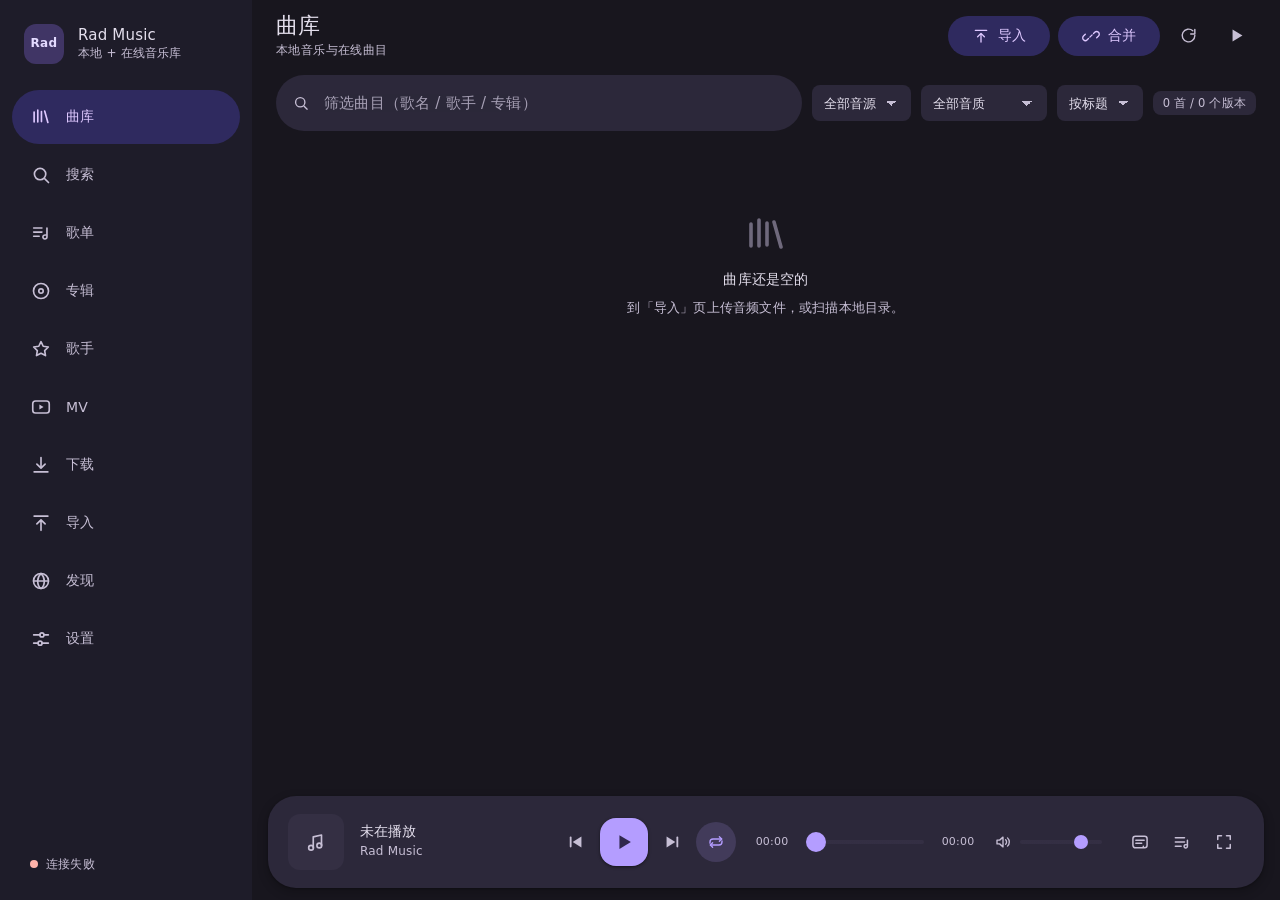
==== commit 4ed884d5: "feat: 内置检查更新/自动升级 + 智能推荐插件 + 设置页重构 后端 - 新增 archive 模块：零第三方依赖的 zip/tar.gz 解压（RFC1951 inflate + 中央目录/u" ====
--- a/web/index.html
+++ b/web/index.html
@@ -27,6 +27,7 @@
         <button class="nav-item" data-route="mv"></button>
         <button class="nav-item" data-route="downloads"></button>
         <button class="nav-item" data-route="import"></button>
+        <button class="nav-item" data-route="discover"></button>
         <button class="nav-item" data-route="settings"></button>
       </nav>
       <div class="sidebar-foot">
--- a/web/styles.css
+++ b/web/styles.css
@@ -1078,6 +1078,79 @@
 .note { font-size: 12.5px; color: var(--md-on-surface-variant); line-height: 1.65; }
 .note strong { color: var(--md-on-surface); font-weight: 500; }
 .divider { height: 1px; background: var(--md-outline-variant); margin: 12px 0; }
+
+/* ---------------- 设置 · 版本页 ---------------- */
+.version-hero {
+  display: flex; flex-direction: column; gap: 6px;
+  padding: 16px 18px;
+  border-radius: var(--shape-md);
+  background: var(--md-surface-container-high);
+  box-shadow: inset 0 0 0 1px var(--md-outline-variant);
+}
+.version-hero-main { display: flex; align-items: center; gap: 10px; flex-wrap: wrap; }
+.version-number {
+  font-family: var(--mono); font-size: 27px; font-weight: 500;
+  letter-spacing: -0.02em; color: var(--md-on-surface);
+}
+.version-badge {
+  padding: 2px 10px; border-radius: var(--shape-full);
+  background: var(--md-primary-container); color: var(--md-on-primary-container);
+  font-size: 11px; font-weight: 600;
+}
+.version-badge.small {
+  padding: 1px 8px; font-size: 10.5px;
+  background: var(--md-surface-container-highest); color: var(--md-on-surface-variant);
+}
+.version-hero-sub { font-size: 12px; color: var(--md-on-surface-variant); line-height: 1.55; }
+
+.version-channels { display: grid; grid-template-columns: repeat(auto-fit, minmax(196px, 1fr)); gap: 10px; }
+.version-channel {
+  display: flex; flex-direction: column; gap: 6px;
+  padding: 14px;
+  border-radius: var(--shape-md);
+  background: var(--md-surface-container-high);
+  box-shadow: inset 0 0 0 1px var(--md-outline-variant);
+  text-align: left;
+  transition: box-shadow var(--motion-fast), background-color var(--motion-fast);
+}
+.version-channel:hover { background: var(--md-surface-container-highest); }
+.version-channel.active {
+  box-shadow: inset 0 0 0 2px var(--md-primary);
+  background: color-mix(in srgb, var(--md-primary) 8%, var(--md-surface-container-high));
+}
+.version-channel.unavailable { opacity: .72; }
+.version-channel.unavailable .vc-meta { color: var(--md-on-surface-variant); }
+.vc-head { display: flex; align-items: center; gap: 8px; font-size: 13.5px; }
+.vc-head strong { font-weight: 500; color: var(--md-on-surface); }
+.vc-head .tag { margin-left: auto; }
+.vc-desc { font-size: 11.5px; color: var(--md-on-surface-variant); line-height: 1.6; }
+.vc-meta { font-family: var(--mono); font-size: 11px; color: var(--md-primary); }
+
+.version-list { display: flex; flex-direction: column; }
+.version-item {
+  display: flex; flex-direction: column; gap: 8px;
+  padding: 12px 2px;
+  border-top: 1px solid var(--md-outline-variant);
+}
+.version-item:first-child { border-top: none; padding-top: 2px; }
+.version-item.current { border-left: 2px solid var(--md-primary); padding-left: 12px; }
+.version-item-head { display: flex; align-items: center; gap: 10px; flex-wrap: wrap; font-size: 12px; }
+.version-item-tag { font-size: 13px; font-weight: 600; color: var(--md-on-surface); }
+.version-item-flag {
+  padding: 1px 8px; border-radius: var(--shape-full);
+  background: var(--md-primary-container); color: var(--md-on-primary-container);
+  font-size: 10.5px;
+}
+.version-item-date { font-size: 11.5px; color: var(--md-on-surface-variant); }
+.version-item-link { margin-left: auto; font-size: 11.5px; color: var(--md-primary); text-decoration: none; }
+.version-item-link:hover { text-decoration: underline; }
+.version-notes summary { cursor: pointer; font-size: 11.5px; color: var(--md-on-surface-variant); }
+.version-notes[open] summary { margin-bottom: 6px; }
+.version-notes pre {
+  margin: 0; max-height: 220px; overflow: auto;
+  white-space: pre-wrap; word-break: break-word;
+  font-size: 11.5px; line-height: 1.6; color: var(--md-on-surface-variant);
+}
 
 /* ---------------- MV 全窗口播放 ---------------- */
 .mv-stage {
@@ -1351,6 +1424,23 @@
 .btn.fav-on { color: var(--md-primary); }
 .btn.fav-on .ico { fill: currentColor; }
 
+/* 发现 / 推荐页 */
+.discover { display: flex; flex-direction: column; gap: 16px; padding: 4px 2px 24px; }
+.discover-modes { display: flex; flex-wrap: wrap; gap: 8px; }
+.discover-controls { display: flex; flex-wrap: wrap; align-items: flex-end; gap: 12px 16px; }
+.discover-control-panel { display: flex; flex-direction: column; gap: 10px; flex: 1 1 360px; min-width: 260px; }
+.discover-control-panel .text-input { width: 100%; }
+.discover-hint { display: flex; align-items: center; gap: 8px; color: var(--md-on-surface-variant); font-size: 13px; padding: 10px 0; }
+.discover-hint .ico { color: var(--md-primary); }
+.discover-actions { display: flex; gap: 10px; align-items: center; }
+.discover-moodrow, .discover-sources { display: flex; align-items: center; gap: 8px; flex-wrap: wrap; }
+.discover-moodrow .muted, .discover-sources .muted { font-size: 12px; }
+.discover-meta { display: flex; align-items: center; gap: 8px; flex-wrap: wrap; font-size: 12px; min-height: 0; }
+.discover-meta .tag { margin: 0; }
+.check { display: inline-flex; align-items: center; gap: 6px; font-size: 13px; cursor: pointer; }
+.check input { width: 16px; height: 16px; accent-color: var(--md-primary); cursor: pointer; }
+.track-reason { display: inline-block; margin-left: 8px; font-size: 11px; color: var(--md-on-surface-variant); background: var(--md-surface-container-highest); padding: 1px 8px; border-radius: 999px; }
+
 @media (max-width: 760px) {
   .artist-hero { flex-direction: column; text-align: center; }
   .artist-avatar { width: 108px; height: 108px; }
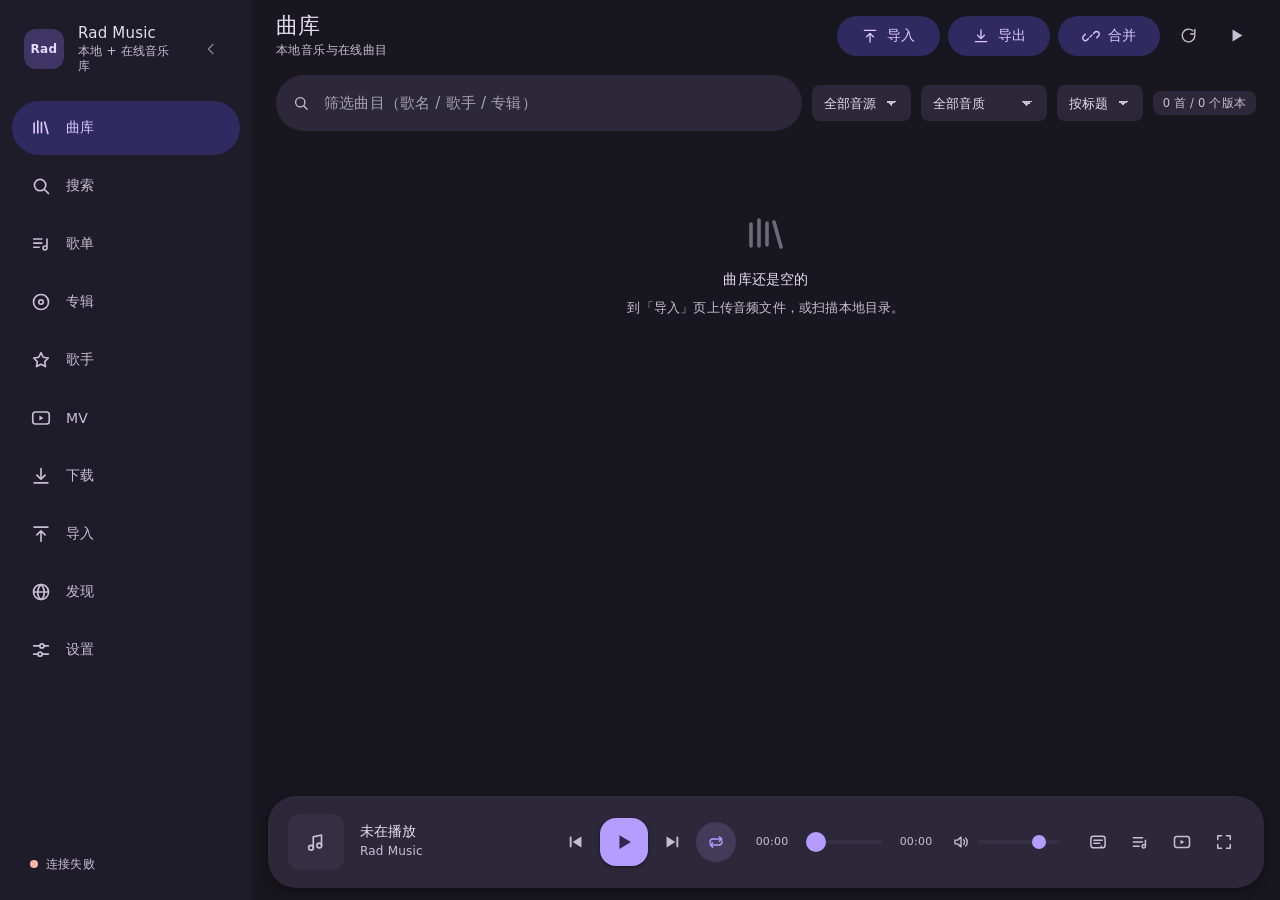
==== commit 7bfd9273: "feat: v0.13.0-canary 歌单分享/曲库导出导入 + 自定义外观引擎 + 侧边栏导航定制 ## 新增功能  ### 1. 歌单分享与曲库导出导入（share） - 新增 `.rdl` " ====
--- a/web/index.html
+++ b/web/index.html
@@ -9,6 +9,11 @@
   <link rel="stylesheet" href="./styles.css" />
 </head>
 <body>
+  <!-- 自定义外观的背景图图层（z-index:-1，位于所有内容之下；关闭时隐藏） -->
+  <div class="app-bg" id="app-bg" hidden aria-hidden="true">
+    <div class="app-bg-img" id="app-bg-img"></div>
+    <div class="app-bg-dim" id="app-bg-dim"></div>
+  </div>
   <div class="app" id="app">
     <aside class="sidebar" id="sidebar">
       <div class="brand">
@@ -17,19 +22,9 @@
           <strong>Rad Music</strong>
           <span>本地 + 在线音乐库</span>
         </div>
+        <button class="icon-btn rail-toggle" id="btn-rail" title="收起 / 展开侧边栏"></button>
       </div>
-      <nav class="nav" id="nav">
-        <button class="nav-item" data-route="library"></button>
-        <button class="nav-item" data-route="search"></button>
-        <button class="nav-item" data-route="playlists"></button>
-        <button class="nav-item" data-route="albums"></button>
-        <button class="nav-item" data-route="artists"></button>
-        <button class="nav-item" data-route="mv"></button>
-        <button class="nav-item" data-route="downloads"></button>
-        <button class="nav-item" data-route="import"></button>
-        <button class="nav-item" data-route="discover"></button>
-        <button class="nav-item" data-route="settings"></button>
-      </nav>
+      <nav class="nav" id="nav"></nav>
       <div class="sidebar-foot">
         <span class="dot" id="conn-dot"></span>
         <span id="conn-text">正在连接…</span>
@@ -86,6 +81,7 @@
           </label>
           <button class="chip-btn" id="pp-lyric-toggle">歌词</button>
           <button class="chip-btn" id="pp-quality-btn">音质</button>
+          <button class="chip-btn" id="pp-mv">播放 MV</button>
           <button class="chip-btn" id="pp-add-playlist">收藏</button>
         </div>
       </div>
@@ -150,6 +146,7 @@
       </div>
       <button class="icon-btn" id="pb-lyric" title="歌词"></button>
       <button class="icon-btn" id="pb-queue" title="播放队列"></button>
+      <button class="icon-btn" id="pb-mv" title="播放 MV"></button>
       <button class="icon-btn" id="pb-expand" title="打开播放页"></button>
     </div>
     <div class="quality-menu" id="quality-menu" hidden></div>
--- a/web/styles.css
+++ b/web/styles.css
@@ -28,6 +28,9 @@
   --motion: 200ms cubic-bezier(.2, 0, 0, 1);
   --motion-fast: 120ms cubic-bezier(.2, 0, 0, 1);
   --transition: var(--motion);
+  /* 播放页 / MV 全屏转场：比通用 motion 更舒展、带透明度渐变，避免一开一关太生硬 */
+  --page-dur: 320ms;
+  --page-ease: cubic-bezier(.2, 0, 0, 1);
 
   /* layout */
   --nav-width: 252px;
@@ -631,6 +634,30 @@
   letter-spacing: .2px;
   pointer-events: none;
 }
+/* 歌手 / UP 主搜索卡片：UP 主徽标、音源角标、分源状态条 */
+.artist-badge {
+  display: inline-flex; align-items: center;
+  margin-left: 6px; padding: 0 7px; height: 17px;
+  border-radius: var(--shape-full);
+  font-size: 10.5px; font-weight: 600; letter-spacing: .3px;
+  vertical-align: middle;
+}
+.artist-badge.bili { background: #fb7299; color: #fff; }
+.src-chip {
+  display: inline-flex; align-items: center;
+  margin-left: 6px; padding: 0 7px; height: 16px;
+  border-radius: var(--shape-full);
+  background: var(--md-surface-container-high); color: var(--md-on-surface-variant);
+  font-size: 10px; font-weight: 500; letter-spacing: .2px;
+  vertical-align: middle;
+}
+.search-source-status {
+  display: flex; flex-wrap: wrap; align-items: center; gap: 4px 10px;
+  margin: 0 2px 12px; font-size: 12.5px;
+}
+.search-source-status .sep { color: var(--md-outline-variant); }
+.search-source-status .src-ok { color: var(--md-on-surface-variant); }
+.search-source-status .src-fail { color: var(--md-error, #b3261e); font-weight: 500; }
 /* 插件设置弹窗里的 Cookie 登录输入框 */
 .ps-cookie {
   width: 100%;
@@ -681,6 +708,10 @@
 .topbar-actions .search-field input { height: 44px; min-height: 44px; padding-left: 42px; font-size: 13.5px; }
 .topbar-actions .search-field input:focus { padding-bottom: 11px; }
 .topbar-actions .search-field .ico { left: 14px; }
+/* 歌单详情内的曲目搜索：比主搜索栏矮一档，避免压过头部信息 */
+.pl-toolbar { margin: 4px 0 12px; }
+.pl-toolbar .search-field input { height: 44px; min-height: 44px; padding-left: 42px; font-size: 13.5px; }
+.pl-toolbar .search-field .ico { left: 14px; }
 .filter-tabs {
   display: inline-flex; gap: 2px; padding: 4px;
   background: var(--md-surface-container-low);
@@ -784,6 +815,13 @@
 .qm-item .qm-label { font-size: 13.5px; font-weight: 500; }
 .qm-item .qm-detail { font-size: 11.5px; color: var(--md-on-surface-variant); font-family: var(--mono); }
 .qm-item .qm-src { font-size: 11.5px; color: var(--md-on-surface-variant); flex: none; }
+.qm-item.locked { opacity: 0.66; }
+.qm-item.locked:hover { background: color-mix(in srgb, var(--md-error) 10%, transparent); }
+.qm-item .qm-lock {
+  margin-left: 6px; padding: 1px 6px; border-radius: 999px;
+  font-size: 10.5px; font-weight: 500; vertical-align: 1px;
+  color: var(--md-error); background: color-mix(in srgb, var(--md-error) 14%, transparent);
+}
 .qm-empty { padding: 20px 12px; color: var(--md-on-surface-variant); font-size: 12.5px; text-align: center; }
 
 /* ---------------- 独立播放页 ---------------- */
@@ -793,9 +831,13 @@
   display: flex; flex-direction: column;
   background: var(--md-surface);
   overflow: hidden;
-  animation: page-in var(--motion);
-}
-@keyframes page-in { from { transform: translateY(18px); } to { transform: none; } }
+  /* 关闭态：下移 + 微缩 + 透明；打开时回到原位并淡入，避免生硬地闪入 / 瞬没 */
+  opacity: 0;
+  transform: translateY(28px) scale(.985);
+  transition: opacity var(--page-dur) var(--page-ease), transform var(--page-dur) var(--page-ease);
+  will-change: opacity, transform;
+}
+.player-page.open { opacity: 1; transform: none; }
 #pp-queue-toggle { margin-left: auto; }
 .pp-bg {
   position: absolute; inset: -12%;
@@ -1159,8 +1201,13 @@
   display: flex; flex-direction: column;
   background: var(--md-surface);
   overflow: hidden;
-  animation: page-in var(--motion);
-}
+  /* 与播放页一致的淡入 + 上滑转场；关闭时先过渡再隐藏 */
+  opacity: 0;
+  transform: translateY(24px) scale(.99);
+  transition: opacity var(--page-dur) var(--page-ease), transform var(--page-dur) var(--page-ease);
+  will-change: opacity, transform;
+}
+.mv-stage.open { opacity: 1; transform: none; }
 .mv-stage-head {
   display: flex; align-items: center; gap: 14px;
   padding: 18px 28px 10px;
@@ -1424,6 +1471,26 @@
 .btn.fav-on { color: var(--md-primary); }
 .btn.fav-on .ico { fill: currentColor; }
 
+/* 歌手页标签（歌曲 / MV） */
+.artist-tabs { display: flex; gap: 6px; margin: 0 0 12px; }
+.tab-btn {
+  display: inline-flex; align-items: center; gap: 6px;
+  padding: 7px 16px; border: 1px solid var(--md-outline-variant);
+  background: transparent; color: var(--md-on-surface-variant);
+  border-radius: 999px; cursor: pointer; font-size: 14px; font-weight: 600;
+  transition: background var(--motion), color var(--motion), border-color var(--motion);
+}
+.tab-btn .ico { width: 16px; height: 16px; }
+.tab-btn:hover { background: var(--md-surface-container-highest); }
+.tab-btn.active { background: var(--md-primary); color: var(--md-on-primary); border-color: var(--md-primary); }
+
+/* 歌手页 / B站中心的收藏夹区块 */
+.artist-fav { margin: 0 0 14px; }
+.artist-fav-wrap { margin-top: 4px; }
+.folder-grid { grid-template-columns: repeat(auto-fill, minmax(168px, 1fr)); }
+.folder-grid .media-art { aspect-ratio: 1 / 1; }
+.folder-grid .media-card .media-sub { font-size: 12px; }
+
 /* 发现 / 推荐页 */
 .discover { display: flex; flex-direction: column; gap: 16px; padding: 4px 2px 24px; }
 .discover-modes { display: flex; flex-wrap: wrap; gap: 8px; }
@@ -1448,3 +1515,328 @@
   .artist-actions { justify-content: center; }
   .artist-name { font-size: 22px; }
 }
+
+/* ============================================================
+   v0.12：侧边栏折叠 / 「更多」分组 / 炫彩皮肤 / 自定义外观
+   ============================================================ */
+
+/* ---------------- 侧边栏折叠（图标栏） ---------------- */
+.rail-toggle {
+  width: 34px; height: 34px;
+  margin-left: auto;
+  color: var(--md-on-surface-variant);
+  opacity: .62;
+}
+.rail-toggle:hover { opacity: 1; }
+.rail-toggle .ico { width: 18px; height: 18px; }
+
+/* 「更多」分组 */
+.nav-more {
+  display: flex; flex-direction: column; gap: 4px;
+  margin-left: 20px; padding-left: 8px;
+  border-left: 2px solid var(--md-outline-variant);
+}
+.nav-more[hidden] { display: none; }
+.nav-more .nav-item { height: 46px; font-size: 13.5px; }
+.nav-more-toggle .nav-more-caret {
+  width: 16px; height: 16px;
+  margin-left: auto;
+  transition: transform var(--motion);
+}
+.nav-more-toggle.open .nav-more-caret { transform: rotate(180deg); }
+.nav-more-toggle.has-active { color: var(--md-primary); }
+.nav-more-toggle.has-active .ico { color: var(--md-primary); }
+
+@media (min-width: 901px) {
+  html[data-rail="1"] { --nav-width: 88px; }
+  /* 图标栏点到「更多」时临时撑开整栏（:has 让播放栏左边距同步跟上） */
+  html[data-rail="1"] .app.more-open { --nav-width: 252px; }
+  html[data-rail="1"]:has(.app.more-open) { --nav-width: 252px; }
+
+  html[data-rail="1"] .sidebar { padding: 14px 10px; gap: 6px; }
+  html[data-rail="1"] .brand { padding: 8px 0 16px; justify-content: center; }
+  html[data-rail="1"] .brand-mark { width: 36px; height: 36px; }
+  html[data-rail="1"] .nav-item { padding: 0; justify-content: center; gap: 0; }
+  html[data-rail="1"] .sidebar-foot { justify-content: center; padding: 12px 0; }
+
+  /* 折叠态隐藏文字（「更多」展开时恢复） */
+  html[data-rail="1"] .app.rail:not(.more-open) .brand-text,
+  html[data-rail="1"] .app.rail:not(.more-open) .nav-item > span,
+  html[data-rail="1"] .app.rail:not(.more-open) .nav-more-caret,
+  html[data-rail="1"] .app.rail:not(.more-open) #conn-text { display: none; }
+  /* 折叠态：品牌块竖排（logo 上、展开按钮下），否则按钮没地方放 */
+  html[data-rail="1"] .app.rail:not(.more-open) .brand {
+    flex-direction: column; gap: 6px; padding-bottom: 12px;
+  }
+  html[data-rail="1"] .app.rail:not(.more-open) .rail-toggle { margin-left: 0; opacity: .5; }
+  html[data-rail="1"] .app.rail:not(.more-open) .nav-more {
+    margin-left: 0; padding-left: 0; border-left: none;
+  }
+}
+@media (max-width: 900px) {
+  .rail-toggle { display: none; }
+}
+
+/* ---------------- 炫彩皮肤（光谱循环） ---------------- */
+@property --rad-hue {
+  syntax: "<number>";
+  inherits: true;
+  initial-value: 0;
+}
+/* 色相由 web/appearance.js 的 startRainbow() 用定时器推进（写成内联 --rad-hue）。
+   这里不挂 CSS animation：@property 动画在根元素上不保证每帧重算 --seed，
+   而且系统开启「减少动画」时 animation-duration 会被压成 .01ms，炫彩会直接静止。 */
+html[data-theme="rainbow"] {
+  --rad-hue: 0;
+  --seed: hsl(calc(var(--rad-hue) * 1deg) 86% 70%);
+  --seed-2: hsl(calc(var(--rad-hue) * 1deg + 132deg) 82% 62%);
+  --seed-3: hsl(calc(var(--rad-hue) * 1deg + 240deg) 90% 78%);
+}
+/* 极简主题的色板预览（设置页用，不影响实际渲染） */
+html[data-theme="rainbow"] .brand-mark {
+  background: conic-gradient(from calc(var(--rad-hue) * 1deg),
+    #ff6b6b, #ffd166, #6bffb8, #6bd5ff, #b76bff, #ff6bcb, #ff6b6b);
+  color: #fff;
+}
+html[data-theme="rainbow"] .range::-webkit-slider-runnable-track {
+  background: linear-gradient(90deg,
+    hsl(calc(var(--rad-hue) * 1deg) 85% 66%) var(--fill, 0%),
+    var(--md-surface-container-highest) var(--fill, 0%));
+}
+
+/* ---------------- 自定义外观：背景图层 ---------------- */
+.app-bg {
+  position: fixed; inset: 0;
+  z-index: -1;
+  pointer-events: none;
+  overflow: hidden;
+  background: var(--c-bg, transparent);
+}
+.app-bg-img {
+  position: absolute; inset: -6%;
+  background-position: center;
+  background-size: cover;
+  background-repeat: no-repeat;
+  transition: filter 240ms ease;
+}
+.app-bg-dim { position: absolute; inset: 0; }
+
+/* ---------------- 自定义外观：各区域的颜色与形状 ---------------- */
+html[data-appearance="on"] body { background: var(--c-bg); }
+html[data-appearance="on"] .app,
+html[data-appearance="on"] .main { background: transparent; }
+html[data-appearance="on"] .view { background: transparent; }
+
+html[data-appearance="on"] .sidebar {
+  background: var(--c-sidebar);
+  border-radius: var(--r-sidebar);
+}
+html[data-appearance="on"] .topbar {
+  background: var(--c-topbar);
+  border-radius: var(--r-card);
+}
+html[data-appearance="on"] :is(.panel, .set-card, .media-card, .result-card, .album-hero,
+  .artist-hero, .filter-panel, .version-hero, .version-channel, .mv-hint, .discover-control-panel) {
+  background: var(--c-card);
+  border-radius: var(--r-card);
+}
+html[data-appearance="on"] .player-bar {
+  background: var(--c-bar);
+  border-radius: var(--r-bar);
+}
+/* 磨砂只在真的有背景图时开启：backdrop-filter 会强制独立合成层，没图时白付性能 */
+html[data-bgimg="1"][data-appearance="on"] .sidebar,
+html[data-bgimg="1"][data-appearance="on"] .topbar,
+html[data-bgimg="1"][data-appearance="on"] .player-bar,
+html[data-bgimg="1"][data-appearance="on"] :is(.panel, .set-card, .media-card, .result-card,
+  .album-hero, .artist-hero, .filter-panel, .version-hero, .version-channel) {
+  -webkit-backdrop-filter: blur(var(--c-blur)) saturate(1.12);
+  backdrop-filter: blur(var(--c-blur)) saturate(1.12);
+}
+/* 各区块恒定一道极淡描边：自定义外观允许把区块色调到和底色几乎一样，
+   没有这道线就分不清侧边栏/卡片/播放栏的边界 */
+html[data-appearance="on"] :is(.panel, .set-card, .media-card, .result-card,
+  .album-hero, .artist-hero, .filter-panel, .version-hero, .version-channel) {
+  border: 1px solid color-mix(in srgb, var(--md-on-surface) 8%, transparent);
+}
+html[data-appearance="on"] .player-bar {
+  border: 1px solid color-mix(in srgb, var(--md-on-surface) 8%, transparent);
+}
+/* 有背景图时各区块「浮」起来，让图片从缝隙里透出来 */
+html[data-bgimg="1"][data-appearance="on"] .sidebar { margin: 10px 0 10px 10px; }
+html[data-bgimg="1"][data-appearance="on"] .topbar { margin: 8px 10px 0; }
+html[data-bgimg="1"][data-appearance="on"] .player-bar {
+  left: calc(var(--nav-width) + 20px);
+  right: 12px;
+  border-color: color-mix(in srgb, var(--md-on-surface) 12%, transparent);
+}
+html[data-bgimg="1"][data-appearance="on"] :is(.panel, .set-card, .media-card, .result-card,
+  .album-hero, .artist-hero, .filter-panel, .version-hero, .version-channel) {
+  border-color: color-mix(in srgb, var(--md-on-surface) 10%, transparent);
+}
+
+/* ---------------- 设置 · 外观页（侧边栏布局 / 自定义外观编辑器） ---------------- */
+html[data-theme="custom"] { --seed: #9a7bff; --seed-2: #6a5bff; --seed-3: #c9a6ff; }
+
+.nav-layout { display: grid; grid-template-columns: repeat(auto-fit, minmax(230px, 1fr)); gap: 4px 18px; padding-top: 6px; }
+.nav-layout-row {
+  display: flex; align-items: center; gap: 12px;
+  padding: 6px 0;
+  border-bottom: 1px solid var(--md-outline-variant);
+}
+.nav-layout-name { display: flex; align-items: center; gap: 9px; font-size: 13px; min-width: 0; flex: 1 1 auto; }
+.nav-layout-name .ico { width: 17px; height: 17px; color: var(--md-on-surface-variant); }
+.seg {
+  display: inline-flex; flex: none;
+  padding: 3px;
+  border-radius: var(--shape-full);
+  background: var(--md-surface-container-highest);
+}
+.seg button {
+  height: 26px; padding: 0 10px;
+  border-radius: var(--shape-full);
+  font-size: 11.5px; font-weight: 500;
+  color: var(--md-on-surface-variant);
+  transition: background-color var(--motion-fast), color var(--motion-fast);
+}
+.seg button:hover { color: var(--md-on-surface); }
+.seg button.active { background: var(--md-secondary-container); color: var(--md-on-secondary-container); }
+
+.ap-editor { display: flex; flex-direction: column; }
+.ap-presets { display: flex; flex-wrap: wrap; gap: 8px; padding: 12px 0 2px; }
+/* 「恢复默认」单独一行，弱化为次要操作 */
+.ap-presets-foot { display: flex; padding: 10px 0 2px; }
+.ap-presets-foot .chip-btn { opacity: .78; }
+.ap-presets-foot .chip-btn:hover { opacity: 1; }
+.ap-section {
+  display: flex; align-items: baseline; gap: 10px; flex-wrap: wrap;
+  margin: 18px 0 2px;
+  padding-bottom: 6px;
+  border-bottom: 1px solid var(--md-outline-variant);
+}
+.ap-section span { font-size: 12px; font-weight: 600; letter-spacing: 1.2px; text-transform: uppercase; color: var(--md-primary); }
+.ap-section em { font-style: normal; font-size: 11.5px; color: var(--md-on-surface-variant); }
+.color-input {
+  width: 46px; height: 30px; min-height: 30px; padding: 2px;
+  border: 1px solid var(--md-outline-variant);
+  border-radius: var(--shape-sm);
+  background: var(--md-surface-container-highest);
+  cursor: pointer;
+}
+.color-input::-webkit-color-swatch-wrapper { padding: 0; }
+.color-input::-webkit-color-swatch { border: none; border-radius: calc(var(--shape-sm) - 2px); }
+.ap-hex { font-size: 11.5px; color: var(--md-on-surface-variant); width: 66px; }
+
+/* 移动端：侧边栏是横向抽屉，「更多」分组也横排 */
+@media (max-width: 900px) {
+  .nav-more {
+    flex-direction: row; gap: 2px;
+    margin-left: 0; padding-left: 0; border-left: none;
+  }
+  .nav-more .nav-item { height: 44px; padding: 0 14px; }
+  .nav-more-toggle .nav-more-caret { margin-left: 2px; }
+  .nav-layout { grid-template-columns: 1fr; }
+}
+
+/* 整体配色：一行里塞了色块 + 明暗分段 + 按钮，窄屏要能换行 */
+.ap-palette .field-control { flex-wrap: wrap; gap: 8px; }
+.ap-palette .field-control .btn { white-space: nowrap; }
+
+/* ---------------- 主题栏 · 我的皮肤 ---------------- */
+.skin-gallery-label {
+  margin: 14px 0 0;
+  font-size: 12px; font-weight: 600; letter-spacing: 1.2px;
+  text-transform: uppercase;
+  color: var(--md-on-surface-variant);
+}
+.skin-gallery {
+  display: grid;
+  grid-template-columns: repeat(auto-fill, minmax(108px, 1fr));
+  gap: 10px;
+  padding: 8px 0 2px;
+}
+.skin-card {
+  position: relative;
+  display: flex; flex-direction: column; gap: 6px;
+  padding: 6px;
+  border: 1px solid var(--md-outline-variant);
+  border-radius: var(--shape-md);
+  background: var(--md-surface-container-high);
+  cursor: pointer;
+  transition: border-color var(--motion-fast), box-shadow var(--motion-fast), transform var(--motion-fast);
+}
+.skin-card:hover { transform: translateY(-1px); border-color: color-mix(in srgb, var(--md-on-surface) 24%, transparent); }
+/* 选中态不用彩色边框（会和主题色撞、看着像“边框还是亮的”），
+   只用右上角对勾 + 名称加粗；配色由卡片里的色块自己说明 */
+.skin-card.active { border-color: var(--md-outline-variant); }
+.skin-colors {
+  display: flex; gap: 4px; justify-content: center;
+  padding: 1px 0 0;
+}
+.skin-colors i {
+  display: block;          /* <i> 默认 inline，宽高不生效 */
+  width: 15px; height: 15px;
+  border-radius: 4px;
+  box-shadow: inset 0 0 0 1px color-mix(in srgb, var(--md-on-surface) 18%, transparent);
+}
+.skin-card.active .skin-name { color: var(--md-on-surface); font-weight: 600; }
+.skin-card.active::after {
+  content: '✓';
+  position: absolute; top: 10px; right: 10px;
+  width: 18px; height: 18px;
+  display: flex; align-items: center; justify-content: center;
+  border-radius: 50%;
+  background: var(--md-primary);
+  color: var(--md-on-primary);
+  font-size: 11px; font-weight: 700;
+  line-height: 1;
+}
+.skin-thumb {
+  display: block; width: 100%; aspect-ratio: 16 / 10;
+  border-radius: calc(var(--shape-md) - 6px);
+  background-color: var(--md-surface-container-highest);
+  background-size: cover; background-position: center;
+}
+.skin-name {
+  font-size: 12px; text-align: center;
+  color: var(--md-on-surface);
+  overflow: hidden; text-overflow: ellipsis; white-space: nowrap;
+}
+.skin-del {
+  position: absolute; top: 4px; right: 4px;
+  width: 20px; height: 20px;
+  display: flex; align-items: center; justify-content: center;
+  border-radius: 50%;
+  font-size: 14px; line-height: 1;
+  color: #fff; background: rgba(0, 0, 0, .55);
+  opacity: 0;
+  transition: opacity var(--motion-fast);
+}
+.skin-card:hover .skin-del { opacity: 1; }
+
+/* ---------------- 主题选中态更明确 ---------------- */
+.theme-swatch { position: relative; }
+/* 未启用自定义外观时，「自定义」色板灰显：它的预览色会随外观变化，
+   不灰显容易和别的主题撞色、看起来像被选中 */
+.theme-swatch.idle { opacity: .55; }
+.theme-swatch.idle:hover { opacity: .9; }
+.theme-swatch.active::after {
+  content: '✓';
+  position: absolute; top: 13px; right: 13px;
+  width: 18px; height: 18px;
+  display: flex; align-items: center; justify-content: center;
+  border-radius: 50%;
+  background: var(--md-primary);
+  color: var(--md-on-primary);
+  font-size: 11px; font-weight: 700;
+  line-height: 1;
+}
+
+/* ---------------- 自定义外观未展开时的入口 ---------------- */
+.ap-collapsed {
+  display: flex; align-items: center; justify-content: space-between;
+  gap: 12px; flex-wrap: wrap;
+  padding: 8px 0 2px;
+  font-size: 13px;
+  color: var(--md-on-surface-variant);
+}
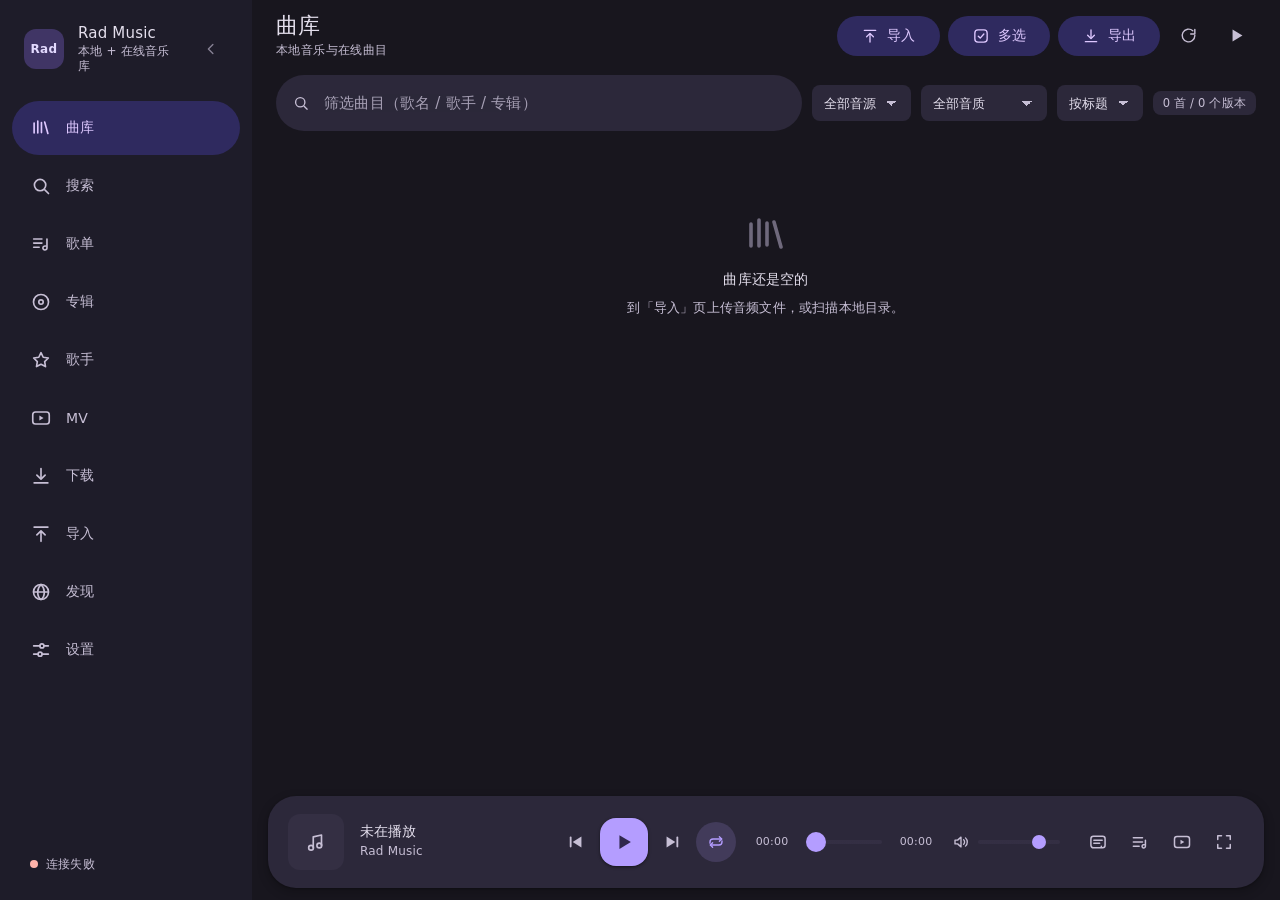
==== commit 1bee585c: "feat: v0.13.2 插件分类修正 + 竖屏三层导航 + 中文输入法与 MV 清晰度 主线：把 v0.13.1-dev 之后的预览改动收敛为正式稳定版，修掉「推荐插件被当成音源」的根因，重做手机" ====
--- a/web/index.html
+++ b/web/index.html
@@ -39,7 +39,11 @@
           <p id="page-subtitle"></p>
         </div>
         <div class="topbar-actions" id="topbar-actions"></div>
+        <!-- 竖屏专用：下载 / 导入等低频入口收在这个「更多」里 -->
+        <button class="icon-btn topbar-more" id="btn-more" title="更多"></button>
       </header>
+      <!-- 竖屏专用：曲库 / 歌单 / 专辑 / 歌手 / MV 的二级标签 -->
+      <nav class="subnav" id="subnav" hidden></nav>
       <div class="view" id="view-root"></div>
     </main>
   </div>
@@ -100,6 +104,7 @@
         <span class="eyebrow">正在播放 MV</span>
         <strong id="mvs-source">—</strong>
       </div>
+      <button class="mvs-quality" id="mvs-quality" title="选择 MV 清晰度" hidden>清晰度</button>
       <button class="icon-btn" id="mvs-reopen" title="重新解析视频地址"></button>
     </header>
     <div class="mv-stage-body">
@@ -118,6 +123,7 @@
         <p class="note" id="mvs-note"></p>
       </aside>
     </div>
+    <div class="quality-menu mv-quality-menu" id="mv-quality-menu" hidden></div>
   </section>
 
   <!-- 底部播放栏（圆角悬浮） -->
--- a/web/styles.css
+++ b/web/styles.css
@@ -296,6 +296,7 @@
   background: var(--md-surface-container-high);
   color: var(--md-on-surface-variant);
   white-space: nowrap;
+  flex: none;
 }
 .q-badge.q-hires { color: #ffd479; background: color-mix(in srgb, #ffd479 14%, transparent); }
 .q-badge.q-lossless { color: #7ee2c0; background: color-mix(in srgb, #7ee2c0 13%, transparent); }
@@ -460,6 +461,56 @@
 .view::-webkit-scrollbar { width: 10px; }
 .view::-webkit-scrollbar-thumb { background: var(--md-outline-variant); border-radius: var(--shape-full); border: 3px solid transparent; background-clip: content-box; }
 
+/* ---------------- 页面转场 ---------------- */
+/* 切页时由 app.js 在 #view-root 上挂 enter-fade / enter-forward / enter-back：
+   同级切换淡入上浮，进入详情从右侧推入，返回列表从左侧收回。
+   动画打在 .view 的直接子块上（而不是滚动容器本身），避免 transform 生成包含块影响页面内 fixed 元素。 */
+.view.enter-fade > *,
+.view.enter-forward > *,
+.view.enter-back > * {
+  animation-duration: 280ms;
+  animation-timing-function: cubic-bezier(.2, 0, 0, 1);
+  animation-fill-mode: backwards;
+  animation-delay: calc(var(--view-i, 0) * 26ms);
+}
+.view.enter-fade > * { animation-name: view-in; }
+.view.enter-forward > * { animation-name: view-in-forward; }
+.view.enter-back > * { animation-name: view-in-back; }
+.view > *:nth-child(2) { --view-i: 1; }
+.view > *:nth-child(3) { --view-i: 2; }
+.view > *:nth-child(4) { --view-i: 3; }
+.view > *:nth-child(5) { --view-i: 4; }
+.view > *:nth-child(6) { --view-i: 5; }
+.view > *:nth-child(7) { --view-i: 6; }
+.view > *:nth-child(8) { --view-i: 7; }
+.view > *:nth-child(n+9) { --view-i: 7; }
+
+@keyframes view-in {
+  from { opacity: 0; transform: translate3d(0, 12px, 0) scale(.997); }
+  to { opacity: 1; transform: none; }
+}
+@keyframes view-in-forward {
+  from { opacity: 0; transform: translate3d(30px, 0, 0) scale(.997); }
+  to { opacity: 1; transform: none; }
+}
+@keyframes view-in-back {
+  from { opacity: 0; transform: translate3d(-24px, 0, 0) scale(.997); }
+  to { opacity: 1; transform: none; }
+}
+
+/* 顶栏标题随页面同步切换（旧的文字换新文字时给一点上浮淡入，不再硬切） */
+.topbar-title.swap { animation: title-swap 300ms cubic-bezier(.2, 0, 0, 1) both; }
+@keyframes title-swap {
+  from { opacity: 0; transform: translate3d(0, -6px, 0); }
+  to { opacity: 1; transform: none; }
+}
+
+/* 顶栏右侧操作区内容变化时同步淡入 */
+.topbar-actions.actions-in { animation: title-swap 240ms cubic-bezier(.2, 0, 0, 1) both; }
+
+/* 局部内容切换（设置标签、搜索筛选、结果重排）的轻量淡入，由 animateContentSwap() 挂类 */
+.content-in { animation: view-in 220ms cubic-bezier(.2, 0, 0, 1) both; }
+
 /* ---------------- 通用块（MD3 filled card） ---------------- */
 .section { margin-bottom: 28px; }
 .section-head { display: flex; align-items: center; gap: 12px; margin-bottom: 12px; min-height: 32px; }
@@ -492,6 +543,9 @@
   cursor: default;
 }
 .track-row:hover { background: var(--overlay); }
+/* 多选模式下已勾选的行 */
+.track-row.selected { background: color-mix(in srgb, var(--md-primary) 16%, transparent); }
+.track-row.selected .track-name { font-weight: 600; }
 .track-row.playing { background: var(--md-secondary-container); }
 .track-row.playing .track-name, .track-row.playing .track-sub, .track-row.playing .track-duration { color: var(--md-on-secondary-container); }
 .track-index { width: 24px; text-align: center; font-size: 12px; color: var(--md-on-surface-variant); font-variant-numeric: tabular-nums; flex: none; }
@@ -507,7 +561,10 @@
 .track-main { min-width: 0; flex: 1 1 auto; display: flex; flex-direction: column; gap: 2px; }
 .track-title-line { display: flex; align-items: center; gap: 8px; min-width: 0; }
 .track-name { font-size: 14px; font-weight: 500; letter-spacing: .1px; overflow: hidden; text-overflow: ellipsis; white-space: nowrap; }
-.track-sub { font-size: 12px; color: var(--md-on-surface-variant); display: flex; align-items: center; gap: 8px; min-width: 0; }
+.track-sub { font-size: 12px; color: var(--md-on-surface-variant); display: flex; align-items: center; gap: 8px; min-width: 0; overflow: hidden; }
+/* 歌手名可收缩、标签不收缩：窄行里宁可歌手名省略，也别把「已合并 2 条」「Hi-Res」压成竖排单字 */
+.track-sub > span:first-child { min-width: 0; overflow: hidden; text-overflow: ellipsis; white-space: nowrap; }
+.track-sub > *:not(:first-child) { flex: none; }
 .track-sub .sep { opacity: .6; }
 .q-chips { display: flex; gap: 4px; flex-wrap: wrap; align-items: center; flex: none; }
 .track-actions { display: flex; align-items: center; gap: 0; flex: none; opacity: 0; transition: opacity var(--motion-fast); }
@@ -686,6 +743,14 @@
 
 /* ---------------- 工具栏 ---------------- */
 .toolbar { display: flex; align-items: center; gap: 10px; margin-bottom: 16px; flex-wrap: wrap; }
+/* 曲库多选操作条：紧贴筛选栏下方，按钮多时自动换行 */
+.toolbar.select-bar {
+  margin-top: -6px;
+  padding: 8px 12px;
+  border-radius: var(--shape-md);
+  background: var(--md-surface-container);
+}
+.toolbar.select-bar .tag { flex: none; }
 /* 定位祖先必须挂在基础类上：顶栏（.topbar-actions）里的搜索框不在 .toolbar 内，
    否则内部绝对定位的放大镜图标会以更外层祖先为参照，漂到侧边栏去 */
 .search-field { position: relative; min-width: 0; }
@@ -886,6 +951,15 @@
 .pp-artist-caret { flex: none; opacity: .6; }
 .pp-meta p.linkable:hover .pp-artist-caret { opacity: 1; transform: translateX(1px); }
 .pp-quality-row { display: flex; align-items: center; gap: 8px; flex-wrap: wrap; }
+/* 专辑标签：可点击 → 跳转到专辑库中的对应专辑 */
+.pp-quality-row .tag-link {
+  border: 0; font-family: inherit; cursor: pointer;
+  transition: background var(--motion-fast), color var(--motion-fast);
+}
+.pp-quality-row .tag-link:hover { background: var(--md-secondary-container); color: var(--md-on-secondary-container); }
+.pp-quality-row .tag-link:hover .pp-album-caret { opacity: 1; transform: translateX(1px); }
+.pp-quality-row .tag-text { max-width: 220px; overflow: hidden; text-overflow: ellipsis; white-space: nowrap; }
+.pp-album-caret { flex: none; opacity: .55; transition: opacity var(--motion-fast), transform var(--motion-fast); }
 .pp-progress { display: flex; align-items: center; gap: 14px; }
 .pp-progress span { font-size: 11.5px; color: var(--md-on-surface-variant); width: 44px; text-align: center; font-variant-numeric: tabular-nums; flex: none; }
 .pp-controls { display: flex; align-items: center; gap: 20px; }
@@ -1014,6 +1088,9 @@
 
 /* ---------------- 设置页 ---------------- */
 .settings-layout { display: grid; grid-template-columns: 200px minmax(0, 1fr); gap: 24px; align-items: start; }
+/* 导入页复用设置页骨架，只是左右两栏等宽。
+   以前是写内联 style 的，内联优先级盖住媒体查询，窄屏只能挤出两列 170px 的卡片 */
+.import-layout { grid-template-columns: minmax(0, 1fr) minmax(0, 1fr); }
 .settings-tabs { display: flex; flex-direction: column; gap: 2px; position: sticky; top: 0; }
 .settings-tab {
   display: flex; align-items: center; gap: 12px;
@@ -1162,12 +1239,40 @@
 }
 .version-channel.unavailable { opacity: .72; }
 .version-channel.unavailable .vc-meta { color: var(--md-on-surface-variant); }
+/* 下载源卡片：与频道卡同款外观，两列即可 */
+.version-sources { display: grid; grid-template-columns: repeat(auto-fit, minmax(196px, 1fr)); gap: 10px; }
+.version-source {
+  display: flex; flex-direction: column; gap: 6px;
+  padding: 14px;
+  border-radius: var(--shape-md);
+  background: var(--md-surface-container-high);
+  box-shadow: inset 0 0 0 1px var(--md-outline-variant);
+  text-align: left;
+  transition: box-shadow var(--motion-fast), background-color var(--motion-fast);
+}
+.version-source:hover { background: var(--md-surface-container-highest); }
+.version-source.active {
+  box-shadow: inset 0 0 0 2px var(--md-primary);
+  background: color-mix(in srgb, var(--md-primary) 8%, var(--md-surface-container-high));
+}
 .vc-head { display: flex; align-items: center; gap: 8px; font-size: 13.5px; }
 .vc-head strong { font-weight: 500; color: var(--md-on-surface); }
 .vc-head .tag { margin-left: auto; }
 .vc-desc { font-size: 11.5px; color: var(--md-on-surface-variant); line-height: 1.6; }
 .vc-meta { font-family: var(--mono); font-size: 11px; color: var(--md-primary); }
 
+/* 仓库配置：默认折叠，展开后是一个内嵌面板 */
+.repo-config { margin-top: 12px; padding-top: 4px; border-top: 1px solid var(--md-outline-variant); }
+.repo-config .field { flex-wrap: wrap; }
+.repo-config .field-control { flex: 1 1 240px; min-width: 0; justify-content: flex-end; }
+.repo-config .field-control input[type="text"] {
+  width: 100%; max-width: 320px; box-sizing: border-box;
+}
+@media (max-width: 560px) {
+  .repo-config .field-control { justify-content: flex-start; }
+  .repo-config .field-control input[type="text"] { max-width: 100%; }
+}
+
 .version-list { display: flex; flex-direction: column; }
 .version-item {
   display: flex; flex-direction: column; gap: 8px;
@@ -1176,6 +1281,11 @@
 }
 .version-item:first-child { border-top: none; padding-top: 2px; }
 .version-item.current { border-left: 2px solid var(--md-primary); padding-left: 12px; }
+.version-item.older { border-left: 2px solid color-mix(in srgb, var(--md-error) 55%, transparent); padding-left: 12px; }
+.version-item.selected {
+  background: color-mix(in srgb, var(--md-primary) 6%, transparent);
+  border-radius: var(--shape-sm);
+}
 .version-item-head { display: flex; align-items: center; gap: 10px; flex-wrap: wrap; font-size: 12px; }
 .version-item-tag { font-size: 13px; font-weight: 600; color: var(--md-on-surface); }
 .version-item-flag {
@@ -1183,8 +1293,16 @@
   background: var(--md-primary-container); color: var(--md-on-primary-container);
   font-size: 10.5px;
 }
+.version-item-flag.older {
+  background: color-mix(in srgb, var(--md-error) 16%, transparent);
+  color: var(--md-error);
+}
 .version-item-date { font-size: 11.5px; color: var(--md-on-surface-variant); }
-.version-item-link { margin-left: auto; font-size: 11.5px; color: var(--md-primary); text-decoration: none; }
+.version-item-actions { margin-left: auto; display: flex; align-items: center; gap: 10px; }
+.version-item-actions .btn { height: 26px; padding: 0 10px; font-size: 11.5px; gap: 4px; }
+.version-item-actions .btn .ico { width: 14px; height: 14px; }
+.version-item-actions .btn.rollback { color: var(--md-error); }
+.version-item-link { font-size: 11.5px; color: var(--md-primary); text-decoration: none; }
 .version-item-link:hover { text-decoration: underline; }
 .version-notes summary { cursor: pointer; font-size: 11.5px; color: var(--md-on-surface-variant); }
 .version-notes[open] summary { margin-bottom: 6px; }
@@ -1249,38 +1367,153 @@
 .mv-stage-artist { margin: 0; font-size: 13.5px; color: var(--md-on-surface-variant); }
 .mv-stage-actions { display: flex; flex-wrap: wrap; gap: 8px; }
 .mv-stage-actions .btn { flex: 1 1 auto; }
+/* 顶栏清晰度按钮：与底部播放栏的音质按钮同款胶囊，靠右贴近重新解析。
+   刻意不挂 .quality-btn —— 那个类在 ≤900px / 手机断点会被 display:none 掉 */
+.mvs-quality {
+  margin-left: auto;
+  height: 28px; padding: 0 12px;
+  max-width: 132px;
+  flex: none;
+  border: none;
+  border-radius: var(--shape-sm);
+  background: var(--md-secondary-container);
+  color: var(--md-on-secondary-container);
+  font-size: 12px; font-weight: 500;
+  overflow: hidden; text-overflow: ellipsis; white-space: nowrap;
+  transition: box-shadow var(--motion-fast);
+}
+.mvs-quality:hover { box-shadow: inset 0 0 0 999px var(--overlay); }
+.mvs-quality[hidden] { display: none; }
+/* 清晰度弹出菜单：复用 .quality-menu 的 MD3 菜单样式，只改定位（相对全屏舞台） */
+.mv-quality-menu {
+  top: 54px; right: 24px; bottom: auto; left: auto;
+  width: 300px;
+  max-height: min(58vh, 420px);
+  z-index: 96;
+}
 
 /* ---------------- 响应式 ---------------- */
+/* 竖屏顶栏的「更多」按钮：桌面不显示（必须写在 900 断点之前，否则同特异性会反过来盖掉断点里的 display） */
+.topbar-more { display: none; }
 @media (max-width: 1100px) {
   .pp-body { grid-template-columns: minmax(260px, 380px) minmax(0, 1fr); gap: 32px; padding: 12px 32px 32px; }
   .pb-progress { min-width: 60px; }
   .volume-wrap { display: none; }
 }
 @media (max-width: 900px) {
-  .app { grid-template-columns: 1fr; }
+  /* ---------- 竖屏外壳：侧边栏变成底部 tab bar ----------
+     竖屏导航分三层：底部 4 个主 tab（曲库/搜索/发现/设置）、
+     曲库页顶部 5 个二级标签（曲库/歌单/专辑/歌手/MV）、顶栏右上角「更多」（下载/导入）。
+     桌面横屏（>900）仍是原来的侧边栏，这一整块都不生效。 */
+  :root { --nav-width: 0px; --tabbar-h: 56px; }
+  .app { grid-template-columns: minmax(0, 1fr); }
+  /* 底部 tab bar：和播放栏同款的圆角悬浮块，贴底留 10px 缝隙 */
+  .sidebar {
+    position: fixed; left: 12px; right: 12px;
+    bottom: calc(10px + env(safe-area-inset-bottom, 0px));
+    top: auto; z-index: 60;
+    flex-direction: row; align-items: stretch;
+    gap: 0;
+    padding: 4px;
+    border-radius: 20px;
+    background: var(--md-surface-container-high);
+    box-shadow: var(--elev-3);
+    overflow: visible;
+    transform: none;
+    transition: none;
+  }
+  /* 自定义外观下跟着播放栏一起走（同色同圆角），但不要桌面那圈外边距 */
+  html[data-appearance="on"] .sidebar {
+    border-radius: var(--r-bar, 20px);
+    background: var(--c-bar, var(--md-surface-container-high));
+    border: 1px solid color-mix(in srgb, var(--md-on-surface) 8%, transparent);
+  }
+  html[data-bgimg="1"][data-appearance="on"] .sidebar {
+    margin: 0;
+  }
+  html[data-bgimg="1"][data-appearance="on"] .player-bar {
+    left: 12px; right: 12px;
+  }
+  .brand, .sidebar-foot, .rail-toggle, .nav-toggle { display: none; }
+  .nav { flex: 1 1 auto; flex-direction: row; gap: 2px; overflow: visible; }
+  .nav-item {
+    flex: 1 1 0;
+    height: calc(var(--tabbar-h) - 8px);
+    flex-direction: column; justify-content: center; gap: 2px;
+    padding: 0 4px;
+    border-radius: 14px;
+    font-size: 10.5px; letter-spacing: 0;
+  }
+  .nav-item .ico { width: 20px; height: 20px; }
+  .nav-item:hover { background: var(--overlay); color: var(--md-on-surface); }
+  .nav-item.active,
+  .nav-item.active:hover {
+    background: color-mix(in srgb, var(--md-primary) 15%, transparent);
+    color: var(--md-primary);
+  }
+  .nav-item.active .ico { color: var(--md-primary); }
+  /* 竖屏不渲染「更多」分组，兜底藏掉 */
+  .nav-more, .nav-more-toggle { display: none; }
+
+  /* ---------- 曲库页顶部二级标签 ---------- */
+  .subnav {
+    display: flex; align-items: center; gap: 6px;
+    padding: 2px 16px 8px;
+    overflow-x: auto; overflow-y: hidden;
+    scrollbar-width: none;
+    flex: none;
+  }
+  .subnav::-webkit-scrollbar { display: none; }
+  .subnav[hidden] { display: none; }
+  .subnav-item {
+    height: 34px; padding: 0 15px;
+    border-radius: var(--shape-full);
+    background: var(--md-surface-container-high);
+    color: var(--md-on-surface-variant);
+    font-size: 13px; font-weight: 500;
+    flex: none; white-space: nowrap;
+    transition: background-color var(--motion-fast), color var(--motion-fast);
+  }
+  .subnav-item:hover { color: var(--md-on-surface); }
+  .subnav-item.active {
+    background: var(--md-primary-container);
+    color: var(--md-on-primary-container);
+  }
+
+  /* ---------- 顶栏 ---------- */
+  .topbar { padding: 10px 16px 4px; min-height: 56px; }
+  .topbar-more { display: inline-flex; flex: none; margin-left: 4px; }
+
+  /* 播放栏抬到 tab bar 上方 */
+  .view { padding: 4px 16px calc(var(--tabbar-h) + var(--bar-height) + 46px); }
+  .player-bar {
+    left: 12px; right: 12px;
+    bottom: calc(env(safe-area-inset-bottom, 0px) + 10px + var(--tabbar-h) + 14px);
+    padding: 0 12px; gap: 8px; height: 80px;
+  }
+  /* 底部两块悬浮卡之间的缝会漏出滚动内容（看起来像两者叠在一起），
+     铺一层底色把它盖住；层级低于播放栏(40)和 tab bar(60) */
+  body::after {
+    content: '';
+    position: fixed;
+    left: 0; right: 0; bottom: 0;
+    height: calc(env(safe-area-inset-bottom, 0px) + 10px + var(--tabbar-h) + 14px);
+    background: var(--md-surface);
+    z-index: 35;
+    pointer-events: none;
+  }
+  html[data-appearance="on"] body::after { background: var(--c-bg, var(--md-surface)); }
+  /* 有背景图时不能用实色（会切断图片），改毛玻璃：既盖住内容又不破坏整体观感 */
+  html[data-bgimg="1"] body::after {
+    background: color-mix(in srgb, var(--md-surface) 82%, transparent);
+    -webkit-backdrop-filter: blur(14px);
+    backdrop-filter: blur(14px);
+  }
+
   .mv-stage-head { padding: 12px 16px 6px; }
   .mv-stage-body { grid-template-columns: minmax(0, 1fr); overflow: auto; padding: 6px 16px 20px; }
   .mv-stage-video { aspect-ratio: 16 / 9; max-height: 48vh; }
-  .sidebar {
-    position: fixed; left: 12px; right: 12px; bottom: calc(var(--bar-height) + 24px);
-    top: auto; z-index: 50;
-    flex-direction: row; align-items: center; gap: 4px;
-    padding: 8px;
-    border-radius: var(--shape-xl);
-    background: var(--md-surface-container-high);
-    box-shadow: var(--elev-3);
-    overflow-x: auto;
-    transform: translateY(160%);
-    transition: transform var(--motion);
-  }
-  .sidebar.open { transform: none; }
-  .brand, .sidebar-foot { display: none; }
-  .nav { flex-direction: row; gap: 2px; }
-  .nav-item { height: 44px; padding: 0 14px; white-space: nowrap; border-radius: var(--shape-full); }
-  .nav-toggle { display: inline-flex; }
-  .topbar { padding: 10px 16px; min-height: 60px; }
-  .view { padding: 4px 16px calc(var(--bar-height) + 28px); }
-  .player-bar { left: 10px; right: 10px; bottom: 10px; padding: 0 12px; gap: 8px; height: 80px; }
+  .mv-quality-menu { top: 54px; right: 12px; left: auto; width: min(300px, calc(100vw - 24px)); }
   .pb-meta { width: 110px; }
   .quality-btn { display: none; }
   .pb-progress { display: none; }
@@ -1290,10 +1523,26 @@
   .pp-cover { width: min(64vw, 280px); }
   .pp-right { min-height: 220px; }
   .settings-layout { grid-template-columns: 1fr; }
+  .import-layout { grid-template-columns: 1fr; }
   .settings-tabs { flex-direction: row; overflow-x: auto; position: static; }
   .settings-tab { white-space: nowrap; }
   .modal-backdrop { padding: 10px; }
-  .quality-menu { width: min(328px, calc(100vw - 24px)); right: 0; }
+  .quality-menu:not(.mv-quality-menu) { width: min(328px, calc(100vw - 24px)); right: 0; }
+}
+
+/* 窄平板顶栏也偏挤：副标题先让位，操作按钮缩一档，别把按钮挤到第二行 */
+/* 平板（641~900）：底部只有四个 tab，别铺满整宽，居中留白更稳 */
+@media (min-width: 641px) and (max-width: 900px) {
+  .nav { max-width: 560px; margin: 0 auto; }
+  .nav-item { font-size: 11px; }
+}
+
+/* 窄平板顶栏也偏挤：副标题先让位，操作按钮缩一档，别把按钮挤到第二行 */
+@media (min-width: 641px) and (max-width: 780px) {
+  .topbar-title p { display: none; }
+  .topbar-actions .btn { height: 36px; padding: 0 12px; font-size: 13px; }
+  .topbar-actions .icon-btn { width: 36px; height: 36px; }
+  .topbar-actions { gap: 6px; }
 }
 @media (max-width: 560px) {
   .topbar-title h1 { font-size: 20px; }
@@ -1380,6 +1629,8 @@
   border-radius: var(--shape-full);
   background: var(--md-surface-container-highest);
   color: var(--md-on-surface-variant);
+  white-space: nowrap;
+  flex: none;
 }
 .mini-tag.local { background: var(--md-secondary-container); color: var(--md-on-secondary-container); }
 .mini-tag.off { opacity: .45; text-decoration: line-through; }
@@ -1636,7 +1887,7 @@
   border-radius: var(--r-card);
 }
 html[data-appearance="on"] :is(.panel, .set-card, .media-card, .result-card, .album-hero,
-  .artist-hero, .filter-panel, .version-hero, .version-channel, .mv-hint, .discover-control-panel) {
+  .artist-hero, .filter-panel, .version-hero, .version-channel, .version-source, .mv-hint, .discover-control-panel) {
   background: var(--c-card);
   border-radius: var(--r-card);
 }
@@ -1649,14 +1900,14 @@
 html[data-bgimg="1"][data-appearance="on"] .topbar,
 html[data-bgimg="1"][data-appearance="on"] .player-bar,
 html[data-bgimg="1"][data-appearance="on"] :is(.panel, .set-card, .media-card, .result-card,
-  .album-hero, .artist-hero, .filter-panel, .version-hero, .version-channel) {
+  .album-hero, .artist-hero, .filter-panel, .version-hero, .version-channel, .version-source) {
   -webkit-backdrop-filter: blur(var(--c-blur)) saturate(1.12);
   backdrop-filter: blur(var(--c-blur)) saturate(1.12);
 }
 /* 各区块恒定一道极淡描边：自定义外观允许把区块色调到和底色几乎一样，
    没有这道线就分不清侧边栏/卡片/播放栏的边界 */
 html[data-appearance="on"] :is(.panel, .set-card, .media-card, .result-card,
-  .album-hero, .artist-hero, .filter-panel, .version-hero, .version-channel) {
+  .album-hero, .artist-hero, .filter-panel, .version-hero, .version-channel, .version-source) {
   border: 1px solid color-mix(in srgb, var(--md-on-surface) 8%, transparent);
 }
 html[data-appearance="on"] .player-bar {
@@ -1671,7 +1922,7 @@
   border-color: color-mix(in srgb, var(--md-on-surface) 12%, transparent);
 }
 html[data-bgimg="1"][data-appearance="on"] :is(.panel, .set-card, .media-card, .result-card,
-  .album-hero, .artist-hero, .filter-panel, .version-hero, .version-channel) {
+  .album-hero, .artist-hero, .filter-panel, .version-hero, .version-channel, .version-source) {
   border-color: color-mix(in srgb, var(--md-on-surface) 10%, transparent);
 }
 
@@ -1727,20 +1978,38 @@
 .color-input::-webkit-color-swatch { border: none; border-radius: calc(var(--shape-sm) - 2px); }
 .ap-hex { font-size: 11.5px; color: var(--md-on-surface-variant); width: 66px; }
 
-/* 移动端：侧边栏是横向抽屉，「更多」分组也横排 */
-@media (max-width: 900px) {
+/* 移动端（手机）：侧边栏是横向抽屉，「更多」分组也横排。
+   平板 641~900 的导航是常驻图标栏，「更多」必须保持竖排 */
+@media (max-width: 640px) {
   .nav-more {
     flex-direction: row; gap: 2px;
     margin-left: 0; padding-left: 0; border-left: none;
   }
   .nav-more .nav-item { height: 44px; padding: 0 14px; }
   .nav-more-toggle .nav-more-caret { margin-left: 2px; }
+}
+@media (max-width: 900px) {
   .nav-layout { grid-template-columns: 1fr; }
 }
 
 /* 整体配色：一行里塞了色块 + 明暗分段 + 按钮，窄屏要能换行 */
 .ap-palette .field-control { flex-wrap: wrap; gap: 8px; }
 .ap-palette .field-control .btn { white-space: nowrap; }
+/* 「从背景取色」单独一行，挂在「一键应用」下面；
+   两行共用一条分隔线，所以把上面那行的下边框去掉 */
+.ap-palette .field { border-bottom: none; padding: 12px 0 8px; }
+.ap-palette-foot {
+  display: flex; align-items: center; justify-content: flex-end;
+  flex-wrap: wrap; gap: 10px;
+  padding: 0 0 12px;
+  border-bottom: 1px solid var(--md-outline-variant);
+}
+.ap-palette-note {
+  flex: 1 1 200px; min-width: 0;
+  font-size: 12px; line-height: 1.5; text-align: right;
+  color: var(--md-on-surface-variant);
+}
+.ap-palette-foot .btn { white-space: nowrap; }
 
 /* ---------------- 主题栏 · 我的皮肤 ---------------- */
 .skin-gallery-label {
@@ -1782,7 +2051,8 @@
 .skin-card.active .skin-name { color: var(--md-on-surface); font-weight: 600; }
 .skin-card.active::after {
   content: '✓';
-  position: absolute; top: 10px; right: 10px;
+  /* 放左上角：右上角要留给删除按钮，两个角标叠在一起会互相盖住 */
+  position: absolute; top: 6px; left: 6px;
   width: 18px; height: 18px;
   display: flex; align-items: center; justify-content: center;
   border-radius: 50%;
@@ -1802,17 +2072,86 @@
   color: var(--md-on-surface);
   overflow: hidden; text-overflow: ellipsis; white-space: nowrap;
 }
+/* 署名：小一号、次要色，只在有值时才渲染 */
+.skin-author {
+  margin-top: -3px;
+  font-size: 10.5px; text-align: center;
+  color: var(--md-on-surface-variant);
+  overflow: hidden; text-overflow: ellipsis; white-space: nowrap;
+}
+.skin-gallery-count {
+  margin-left: 8px;
+  font-weight: 500; letter-spacing: 0;
+  color: var(--md-on-surface-variant);
+  opacity: .75;
+}
+/* 卡片右上角的删除：悬停整张卡片才浮出来，平时不抢眼 */
 .skin-del {
   position: absolute; top: 4px; right: 4px;
-  width: 20px; height: 20px;
+  width: 22px; height: 22px;
   display: flex; align-items: center; justify-content: center;
   border-radius: 50%;
-  font-size: 14px; line-height: 1;
-  color: #fff; background: rgba(0, 0, 0, .55);
+  color: #fff; background: rgba(0, 0, 0, .52);
   opacity: 0;
-  transition: opacity var(--motion-fast);
-}
-.skin-card:hover .skin-del { opacity: 1; }
+  transition: opacity var(--motion-fast), background var(--motion-fast);
+}
+.skin-card:hover .skin-del,
+.skin-card:focus-within .skin-del { opacity: 1; }
+.skin-del:hover { background: #d64550; }
+@media (hover: none) {
+  .skin-del { opacity: .85; }
+}
+
+/* ---------------- 皮肤管理列表（皮肤与分享卡片内） ---------------- */
+.skin-manage {
+  display: flex; flex-direction: column; gap: 2px;
+  margin: 0 0 14px;
+  padding: 4px;
+  border: 1px solid var(--md-outline-variant);
+  border-radius: var(--shape-md);
+  background: var(--md-surface-container-low, var(--md-surface-container-high));
+}
+.skin-manage-row {
+  display: flex; align-items: center; gap: 10px;
+  padding: 6px 8px;
+  border-radius: calc(var(--shape-md) - 4px);
+  transition: background var(--motion-fast);
+}
+.skin-manage-row:hover { background: color-mix(in srgb, var(--md-on-surface) 6%, transparent); }
+.skin-manage-row.active { background: color-mix(in srgb, var(--md-primary) 10%, transparent); }
+.skin-manage-thumb {
+  flex: 0 0 auto;
+  width: 34px; height: 24px;
+  border-radius: 6px;
+  background-color: var(--md-surface-container-highest);
+  background-size: cover; background-position: center;
+  box-shadow: inset 0 0 0 1px color-mix(in srgb, var(--md-on-surface) 14%, transparent);
+}
+.skin-manage-meta {
+  flex: 1 1 auto; min-width: 0;
+  display: flex; flex-direction: column; gap: 1px;
+}
+.skin-manage-meta strong {
+  font-size: 13px; font-weight: 500;
+  color: var(--md-on-surface);
+  overflow: hidden; text-overflow: ellipsis; white-space: nowrap;
+}
+.skin-manage-meta span {
+  font-size: 11.5px;
+  color: var(--md-on-surface-variant);
+  overflow: hidden; text-overflow: ellipsis; white-space: nowrap;
+}
+.skin-manage-actions { flex: 0 0 auto; display: flex; align-items: center; gap: 2px; }
+/* 紧凑图标按钮（管理列表里用，40px 太大） */
+.icon-btn.sm { width: 28px; height: 28px; }
+
+/* 「保存并应用」这种输入框 + 按钮并排 */
+.inline-input { display: flex; align-items: center; gap: 8px; }
+.inline-input input { width: 160px; }
+@media (max-width: 720px) {
+  .inline-input { flex-wrap: wrap; }
+  .inline-input input { width: 100%; }
+}
 
 /* ---------------- 主题选中态更明确 ---------------- */
 .theme-swatch { position: relative; }
@@ -1840,3 +2179,329 @@
   font-size: 13px;
   color: var(--md-on-surface-variant);
 }
+
+/* ============================================================
+   手机竖屏适配（≤640px）
+   ------------------------------------------------------------
+   目标：390~430px 宽、竖着拿手机的浏览场景。要解决的问题：
+   1) 顶栏标题被操作区挤成竖排单字 → 标题独占一行，操作区单独一行横滑；
+   2) 播放栏 pb-right 溢出屏幕 → 只留 上一首/播放/下一首/展开，进度压成顶部细线；
+   3) 底部导航抽屉横排一长条还盖住播放栏 → 改多行换行的底部 sheet；
+   4) 曲目行 track-main 被序号/音质/时长/操作按钮挤到 30px → 砍掉非必要列；
+   5) 卡片网格 172px 最小宽导致单列 → 降到 142px 做两列；
+   6) 表单 field 左右两栏在窄屏挤死 → 上下堆叠；
+   7) 弹窗居中留白太多 → 改底部弹出式全宽面板。
+   全部规则都靠 CSS 覆盖，不改 JS 契约。
+   ============================================================ */
+@media (max-width: 640px) {
+  :root {
+    --bar-height: 68px;
+    --safe-b: env(safe-area-inset-bottom, 0px);
+  }
+
+  /* ---------- 顶栏：第一行标题 + 更多，第二行操作区（可横滑） ---------- */
+  .topbar {
+    flex-wrap: wrap;
+    gap: 6px 8px;
+    padding: max(8px, env(safe-area-inset-top, 0px)) 12px 4px;
+    min-height: 52px;
+  }
+  .topbar-title { order: 1; flex: 1 1 0; min-width: 0; }
+  .topbar-title h1 { font-size: 19px; white-space: nowrap; overflow: hidden; text-overflow: ellipsis; }
+  .topbar-title p { display: none; }
+  .topbar-more { order: 2; margin-left: 0; }
+  .topbar-actions {
+    order: 3;
+    flex: 1 1 100%;
+    margin-left: 0;
+    flex-wrap: nowrap;
+    justify-content: flex-start;
+    overflow-x: auto;
+    overflow-y: hidden;
+    padding: 1px 0 4px;
+    scrollbar-width: none;
+    -webkit-overflow-scrolling: touch;
+  }
+  .topbar-actions::-webkit-scrollbar { display: none; }
+  .topbar-actions:empty { display: none; }
+  /* 只有一个按钮的页面（导入 / 下载等）不值得单独占一行，跟标题并排 */
+  .topbar-actions:has(> :only-child) {
+    flex: 0 0 auto;
+    margin-left: auto;
+    overflow: visible;
+  }
+  .topbar-actions > * { flex: none; }
+  .topbar-actions > .search-field { flex: 1 1 160px; min-width: 132px; }
+  .topbar-actions .search-field input { width: 100%; }
+  .topbar-actions .btn { height: 36px; padding: 0 13px; font-size: 13px; }
+  .topbar-actions .icon-btn { width: 36px; height: 36px; }
+
+  /* ---------- 内容区 ---------- */
+  .view { padding: 2px 12px calc(var(--tabbar-h) + var(--bar-height) + 38px + var(--safe-b)); }
+  /* 底部 tab bar 与播放栏同宽同圆角，上下对齐才不歪 */
+  .sidebar {
+    left: 8px; right: 8px;
+    bottom: calc(8px + var(--safe-b));
+    border-radius: 20px;
+  }
+
+  /* ---------- 曲库二级标签（手机更紧凑） ---------- */
+  .subnav { padding: 0 12px 6px; gap: 5px; }
+  .subnav-item { height: 32px; padding: 0 13px; font-size: 12.5px; }
+
+  /* ---------- 底部 tab bar：手机再压一点字距 ---------- */
+  .nav-item { font-size: 10px; gap: 2px; }
+
+  /* ---------- 迷你播放栏（浮在 tab bar 上方） ---------- */
+  .player-bar {
+    left: 8px; right: 8px;
+    bottom: calc(var(--safe-b) + 8px + var(--tabbar-h) + 14px);
+    height: var(--bar-height);
+    padding: 0 8px 0 10px;
+    gap: 8px;
+    border-radius: 20px;
+  }
+  body::after { height: calc(var(--safe-b) + 8px + var(--tabbar-h) + 14px); }
+  .pb-cover { width: 44px; height: 44px; border-radius: 10px; }
+  .pb-meta { width: auto; flex: 1 1 auto; min-width: 0; gap: 1px; }
+  .pb-title { font-size: 13.5px; }
+  .pb-artist { font-size: 11.5px; }
+  .quality-btn { display: none; }
+  /* 进度压成播放栏顶部的一条细线（不可拖，拖动进播放页）。
+     注意 left/right 要退到圆角之内：贴在 14px 上会在 20px 圆角的两端悬空出头，
+     看起来就是一条突兀的黑线 */
+  .pb-progress {
+    display: block;
+    position: absolute;
+    left: 24px; right: 24px; top: 5px;
+    height: 3px;
+    min-width: 0;
+    pointer-events: none;
+    border-radius: 2px;
+    overflow: hidden;
+  }
+  .pb-progress span { display: none; }
+  .pb-progress .range {
+    height: 3px;
+    background: transparent;
+    pointer-events: none;
+  }
+  .pb-progress .range::-webkit-slider-runnable-track {
+    height: 3px; border-radius: 2px;
+    /* 未播放段留空（透明）：铺一层浅色 track 会横贯播放栏顶部，深色主题下像一道黑线 */
+    background: linear-gradient(90deg,
+      var(--md-primary) var(--fill, 0%),
+      transparent var(--fill, 0%));
+  }
+  .pb-progress .range::-webkit-slider-thumb { width: 0; height: 0; margin-top: 0; opacity: 0; }
+  .pb-progress .range::-moz-range-track { height: 3px; border-radius: 2px; background: transparent; }
+  .pb-progress .range::-moz-range-progress { height: 3px; border-radius: 2px; background: var(--md-primary); }
+  .pb-progress .range::-moz-range-thumb { width: 0; height: 0; opacity: 0; }
+  .pb-controls { gap: 0; }
+  .pb-controls .icon-btn { width: 40px; height: 40px; }
+  .pb-controls .icon-btn.play { width: 44px; height: 44px; border-radius: 14px; }
+  /* 竖屏只留「上一首 / 播放 / 下一首 / 打开播放页」，其余入口在播放页里 */
+  #pb-loop { display: none; }
+  .pb-right { gap: 0; }
+  .pb-right .icon-btn { width: 38px; height: 38px; }
+  #pb-lyric, #pb-queue, #pb-mv { display: none; }
+  .volume-wrap { display: none; }
+  /* 有背景图时桌面端会把播放栏往右挪，竖屏要收回整宽 */
+  html[data-bgimg="1"][data-appearance="on"] .player-bar {
+    left: 8px;
+    right: 8px;
+    border-radius: 20px;
+  }
+
+  /* ---------- 曲目行：砍掉序号 / 时长 / 音源标签 ---------- */
+  .track-row {
+    gap: 10px;
+    padding: 6px 8px;
+    min-height: 56px;
+  }
+  .track-index { display: none; }
+  .track-row:has(.track-check) .track-index { display: block; width: 20px; }
+  .track-cover { width: 40px; height: 40px; }
+  .track-name { font-size: 13.5px; }
+  /* 副标题用 flex + 可收缩的歌手名：宁可歌手名省略，也别把音质/音源徽章裁一半 */
+  .track-sub {
+    display: flex; align-items: center; gap: 6px;
+    font-size: 11.5px;
+    overflow: hidden;
+    min-width: 0;
+  }
+  .track-sub > span:first-child { min-width: 0; overflow: hidden; text-overflow: ellipsis; white-space: nowrap; }
+  .track-sub > *:not(:first-child) { flex: none; }
+  .track-sub .sep { display: none; }
+  .track-duration { display: none; }
+  .track-actions { gap: 0; opacity: 1; }
+  .track-actions .icon-btn { width: 32px; height: 32px; }
+  .track-actions .icon-btn .ico { width: 16px; height: 16px; }
+  .mini-tag, .q-badge { font-size: 10px; }
+  .stack-list { margin-left: 8px; padding-left: 10px; }
+  .result-head { padding: 10px 10px; gap: 10px; }
+  .source-row { gap: 8px; padding: 8px; }
+  .source-platform { width: 54px; }
+  .quality-pick { max-width: 140px; }
+
+  /* 下载任务行：标题 + 平台/音质/状态四个标签挤在一行会把标签压成竖排单字，
+     让标题独占一行、标签换到第二行 */
+  .panel .track-title-line { flex-wrap: wrap; row-gap: 4px; }
+  .panel .track-title-line .track-name { flex: 1 1 100%; }
+  .panel .track-title-line .tag { flex: none; height: 20px; padding: 0 7px; font-size: 10.5px; }
+  .panel .row { gap: 8px; }
+  .plugin-icon { width: 32px; height: 32px; }
+  .plugin-icon .ico { width: 18px; height: 18px; }
+
+  /* ---------- 卡片网格：两列 ---------- */
+  .card-grid,
+  .folder-grid { grid-template-columns: repeat(auto-fill, minmax(142px, 1fr)); gap: 10px; }
+  .mv-grid { grid-template-columns: 1fr; }
+  .media-card { padding: 8px; gap: 6px; border-radius: var(--shape-sm); }
+  .media-title { font-size: 13px; }
+  .media-sub { font-size: 11.5px; }
+  .media-actions { opacity: 1; top: 12px; right: 12px; }
+  .media-actions .icon-btn { width: 32px; height: 32px; }
+
+  /* ---------- 工具栏 / 筛选 ---------- */
+  .toolbar { gap: 8px; margin-bottom: 12px; }
+  .toolbar .search-field { flex: 1 1 100%; min-width: 0; }
+  .toolbar.select-bar { padding: 8px 10px; }
+  .filter-tabs { overflow-x: auto; scrollbar-width: none; max-width: 100%; }
+  .filter-tabs::-webkit-scrollbar { display: none; }
+  .search-toolbar .search-field { flex: 1 1 100%; }
+  .chip-btn { height: 32px; padding: 0 12px; font-size: 12.5px; }
+
+  /* ---------- 表单 / 设置 ---------- */
+  .set-card { padding: 14px 12px; }
+  .set-card > h4 { font-size: 14.5px; }
+  .field { flex-wrap: wrap; gap: 8px; padding: 10px 0; }
+  .field-info { flex: 1 1 100%; }
+  .field-control { flex: 1 1 100%; justify-content: flex-start; flex-wrap: wrap; }
+  .field-control.wide { flex: 1 1 100%; max-width: none; }
+  .field-control input, .field-control select, .field-control textarea { max-width: none; }
+  .field-control.wide input { width: 100%; }
+  .field-grid { grid-template-columns: 1fr; }
+  .kv { grid-template-columns: 96px minmax(0, 1fr); font-size: 12px; }
+  .theme-grid { grid-template-columns: repeat(auto-fill, minmax(92px, 1fr)); gap: 8px; }
+  .skin-gallery { grid-template-columns: repeat(auto-fill, minmax(94px, 1fr)); gap: 8px; }
+  /* 设置页：标签栏横排内容很宽，grid 列必须 minmax(0,1fr) 兜住，
+     否则整列被撑到 800px，下面的卡片全部跟着溢出到屏幕外 */
+  .settings-layout { grid-template-columns: minmax(0, 1fr); }
+  .import-layout { grid-template-columns: minmax(0, 1fr); }
+  .settings-tabs { min-width: 0; max-width: 100%; padding-bottom: 2px; }
+  .settings-panel { min-width: 0; }
+  .settings-tab { height: 40px; padding: 0 14px; font-size: 13px; }
+  .inline-input { flex-wrap: wrap; }
+  .inline-input input { width: 100%; }
+  .ap-palette .field-control { flex-wrap: wrap; }
+  .ap-palette-note { flex: 1 1 100%; text-align: left; }
+  .nav-layout { grid-template-columns: 1fr; }
+  .nav-layout-row { gap: 8px; }
+  .eq-layout { gap: 6px; }
+
+  /* ---------- 弹窗：底部弹出式全宽面板 ---------- */
+  .modal-backdrop {
+    padding: 0;
+    place-items: end stretch;
+  }
+  .modal,
+  .modal.wide {
+    width: 100%;
+    max-height: 92vh;
+    border-radius: 24px 24px 0 0;
+    animation: modal-up 240ms cubic-bezier(.2, 0, 0, 1);
+  }
+  .modal-head { padding: 18px 16px 6px; }
+  .modal-head h3 { font-size: 19px; }
+  .modal-body { padding: 6px 16px 16px; }
+  .modal-foot {
+    padding: 10px 16px calc(14px + var(--safe-b));
+    flex-wrap: wrap;
+  }
+  .modal-foot .btn { flex: 1 1 auto; }
+  .quality-menu:not(.mv-quality-menu) { width: auto; left: 8px; right: 8px; }
+  .ctx-menu { min-width: 190px; }
+
+  /* ---------- 播放页 ---------- */
+  .pp-head { padding: 10px 14px 2px; gap: 8px; }
+  .pp-head-text { flex: 1 1 auto; min-width: 0; }
+  .pp-head-text strong { overflow: hidden; text-overflow: ellipsis; white-space: nowrap; }
+  .pp-body {
+    padding: 4px 16px calc(18px + var(--safe-b));
+    gap: 14px;
+  }
+  .pp-left { gap: 14px; }
+  .pp-cover { width: min(76vw, 300px); border-radius: 20px; }
+  .pp-meta { text-align: center; }
+  .pp-meta h2 { font-size: 21px; }
+  .pp-meta p { font-size: 13px; }
+  .pp-meta p.linkable { margin-left: 0; }
+  .pp-quality-row { justify-content: center; }
+  .pp-quality-row .tag-text { max-width: 160px; }
+  .pp-progress { gap: 8px; width: 100%; }
+  .pp-controls { gap: 8px; }
+  .pp-controls .icon-btn { width: 44px; height: 44px; }
+  .pp-controls .icon-btn.big { width: 62px; height: 62px; border-radius: 20px; }
+  .pp-controls .icon-btn.big .ico { width: 26px; height: 26px; }
+  .pp-extra { justify-content: center; flex-wrap: wrap; gap: 6px; }
+  .pp-right { min-height: 0; }
+  .pp-lyrics { padding: 4px 6px 12px; }
+  .pp-lyrics .lyric-line { font-size: 16px; padding: 8px 0; }
+  .pp-lyrics .lyric-line.active { transform: none; }
+  .pp-queue { max-height: 46vh; }
+
+  /* ---------- MV 舞台 ---------- */
+  .mv-stage-head { padding: 10px 14px 6px; }
+  .mv-stage-body { padding: 4px 12px 16px; gap: 12px; }
+  .mv-stage-video { max-height: 40vh; }
+  .mv-quality-menu { top: 50px; right: 10px; left: auto; width: min(280px, calc(100vw - 20px)); }
+
+  /* ---------- Snackbar ---------- */
+  .toast {
+    left: 12px; right: 12px;
+    bottom: calc(var(--tabbar-h) + var(--bar-height) + 38px + var(--safe-b));
+    transform: translateY(16px);
+    max-width: none;
+    font-size: 13px;
+  }
+  .toast.show { transform: translateY(0); }
+
+  /* 歌手页 / 专辑页头部在窄屏整体缩小 */
+  .album-art { width: 80px; height: 80px; }
+  .album-info h2 { font-size: 19px; }
+  .artist-hero { padding: 14px; gap: 12px; }
+  .artist-name { font-size: 20px; }
+  .discover-control-panel { min-width: 0; flex: 1 1 100%; }
+  .section { margin-bottom: 20px; }
+  .panel { padding: 12px; }
+}
+
+@keyframes modal-up {
+  from { opacity: 0; transform: translateY(24px); }
+  to { opacity: 1; transform: none; }
+}
+
+/* 超窄屏（320~380）：曲目行把「加入歌单」收起来，给标题多留 32px。
+   功能不丢——「更多」菜单里还有「加入歌单」。 */
+@media (max-width: 380px) {
+  .track-actions .icon-btn[data-add-key],
+  .track-actions .icon-btn[data-add] { display: none; }
+}
+
+/* 触屏设备没有 hover：行内操作按钮、卡片操作按钮一律常显 */
+@media (hover: none) {
+  .track-actions { opacity: 1; }
+  .media-actions { opacity: 1; }
+}
+
+/* 竖屏底部 tab bar 的收尾覆盖（必须放在文件最后）：
+   自定义外观区块里的 `html[data-appearance="on"] .sidebar` 用了桌面那套
+   --r-sidebar 圆角 + 左侧外边距，会把悬浮底栏拉成 22px 圆角的斜块。 */
+@media (max-width: 900px) {
+  html[data-appearance="on"] .sidebar {
+    margin: 0;
+    border-radius: var(--r-bar, 20px);
+    background: var(--c-bar, var(--md-surface-container-high));
+  }
+}
